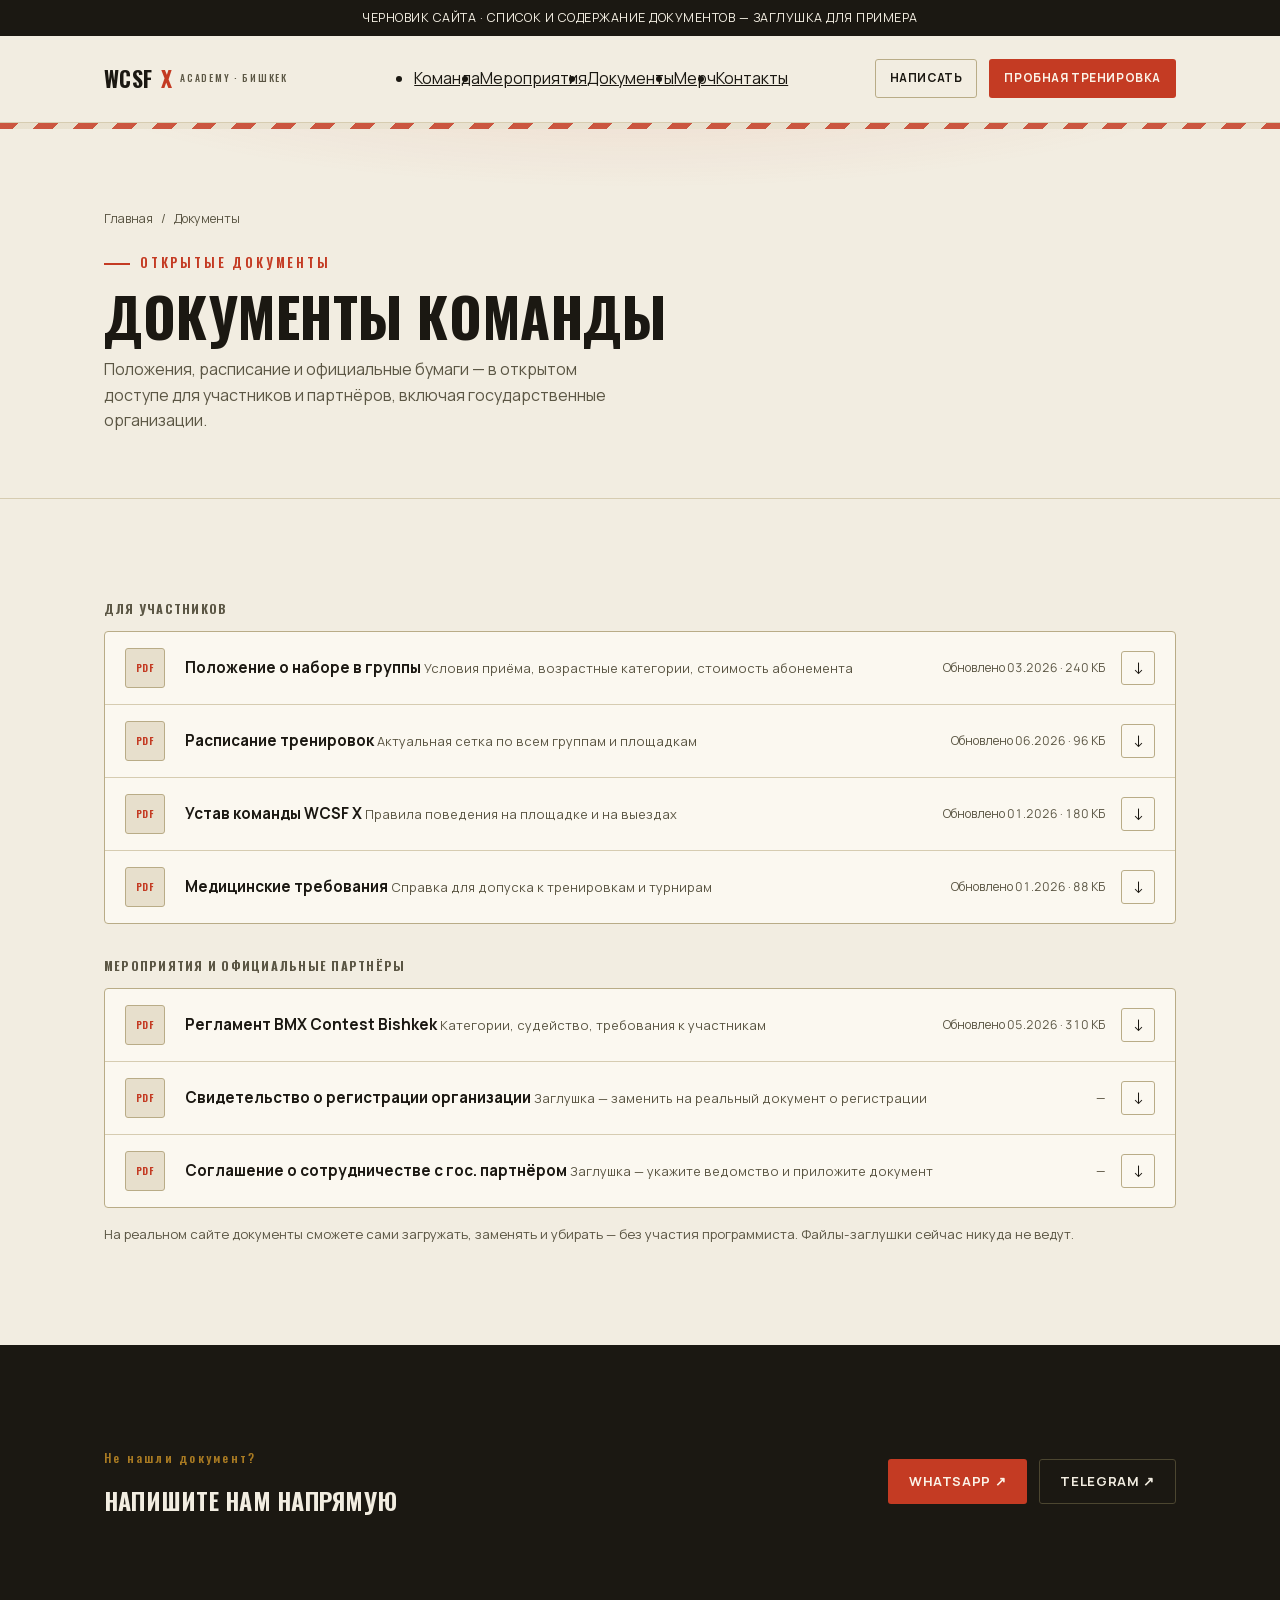
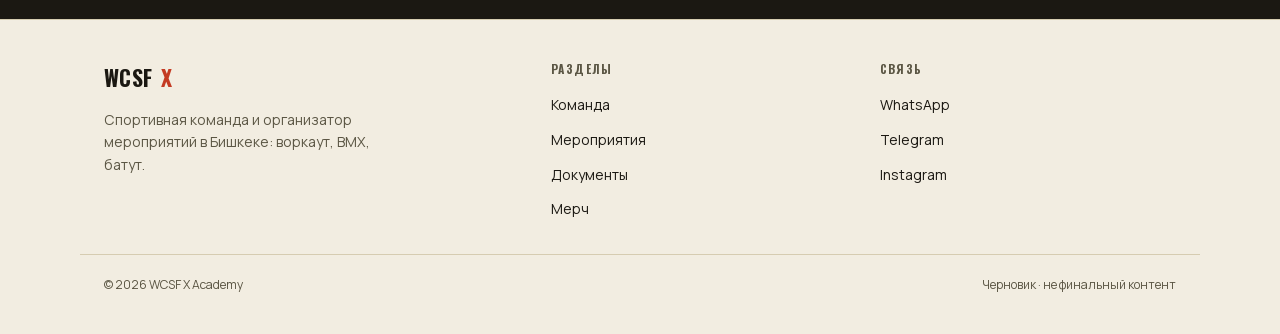
==== documents.html @ a2acea4d "Initial site: home, merch, documents pages" ====
<!doctype html>
<html lang="ru">
<head>
<meta charset="utf-8" />
<title>Документы — WCSF X Academy</title>
<meta name="viewport" content="width=device-width, initial-scale=1" />
<meta name="description" content="Открытые документы WCSF X Academy: положения, расписание, устав и официальные документы для государственных партнёров." />
<link rel="stylesheet" href="assets/fonts.css" />
<link rel="stylesheet" href="assets/site.css" />
</head>
<body>

<div class="draft-banner">ЧЕРНОВИК САЙТА · СПИСОК И СОДЕРЖАНИЕ ДОКУМЕНТОВ — ЗАГЛУШКА ДЛЯ ПРИМЕРА</div>

<header class="site">
  <div class="wrap nav-row">
    <a class="logo" href="index.html">WCSF<span class="x">X</span><span class="sub">Academy · Бишкек</span></a>
    <ul class="primary" style="display:flex">
      <li><a href="index.html#about">Команда</a></li>
      <li><a href="index.html#events">Мероприятия</a></li>
      <li><a href="documents.html" aria-current="page">Документы</a></li>
      <li><a href="merch.html">Мерч</a></li>
      <li><a href="index.html#contacts">Контакты</a></li>
    </ul>
    <div class="nav-cta">
      <a class="btn btn-ghost btn-sm" href="index.html#contacts">Написать</a>
      <a class="btn btn-solid btn-sm" href="index.html#programs">Пробная тренировка</a>
    </div>
    <button class="burger" aria-label="Меню">☰</button>
  </div>
</header>

<div class="hazard"></div>

<main>
  <section class="page-hero">
    <div class="wrap">
      <div class="crumb"><a href="index.html">Главная</a><span>/</span><span>Документы</span></div>
      <span class="eyebrow">Открытые документы</span>
      <h1>ДОКУМЕНТЫ КОМАНДЫ</h1>
      <p>Положения, расписание и официальные бумаги — в открытом доступе для участников и партнёров, включая государственные организации.</p>
    </div>
  </section>

  <section>
    <div class="wrap">

      <h2 class="doc-group-label">Для участников</h2>
      <div class="doc-board reveal">
        <a class="doc-row" href="#">
          <span class="doc-icon">PDF</span>
          <span>
            <span class="doc-title">Положение о наборе в группы</span>
            <span class="doc-desc">Условия приёма, возрастные категории, стоимость абонемента</span>
          </span>
          <span class="doc-meta">Обновлено 03.2026 · 240 КБ</span>
          <span class="doc-dl">↓</span>
        </a>
        <a class="doc-row" href="#">
          <span class="doc-icon">PDF</span>
          <span>
            <span class="doc-title">Расписание тренировок</span>
            <span class="doc-desc">Актуальная сетка по всем группам и площадкам</span>
          </span>
          <span class="doc-meta">Обновлено 06.2026 · 96 КБ</span>
          <span class="doc-dl">↓</span>
        </a>
        <a class="doc-row" href="#">
          <span class="doc-icon">PDF</span>
          <span>
            <span class="doc-title">Устав команды WCSF X</span>
            <span class="doc-desc">Правила поведения на площадке и на выездах</span>
          </span>
          <span class="doc-meta">Обновлено 01.2026 · 180 КБ</span>
          <span class="doc-dl">↓</span>
        </a>
        <a class="doc-row" href="#">
          <span class="doc-icon">PDF</span>
          <span>
            <span class="doc-title">Медицинские требования</span>
            <span class="doc-desc">Справка для допуска к тренировкам и турнирам</span>
          </span>
          <span class="doc-meta">Обновлено 01.2026 · 88 КБ</span>
          <span class="doc-dl">↓</span>
        </a>
      </div>

      <h2 class="doc-group-label">Мероприятия и официальные партнёры</h2>
      <div class="doc-board reveal">
        <a class="doc-row" href="#">
          <span class="doc-icon">PDF</span>
          <span>
            <span class="doc-title">Регламент BMX Contest Bishkek</span>
            <span class="doc-desc">Категории, судейство, требования к участникам</span>
          </span>
          <span class="doc-meta">Обновлено 05.2026 · 310 КБ</span>
          <span class="doc-dl">↓</span>
        </a>
        <a class="doc-row" href="#">
          <span class="doc-icon">PDF</span>
          <span>
            <span class="doc-title">Свидетельство о регистрации организации</span>
            <span class="doc-desc">Заглушка — заменить на реальный документ о регистрации</span>
          </span>
          <span class="doc-meta">—</span>
          <span class="doc-dl">↓</span>
        </a>
        <a class="doc-row" href="#">
          <span class="doc-icon">PDF</span>
          <span>
            <span class="doc-title">Соглашение о сотрудничестве с гос. партнёром</span>
            <span class="doc-desc">Заглушка — укажите ведомство и приложите документ</span>
          </span>
          <span class="doc-meta">—</span>
          <span class="doc-dl">↓</span>
        </a>
      </div>

      <p class="doc-note">На реальном сайте документы сможете сами загружать, заменять и убирать — без участия программиста. Файлы-заглушки сейчас никуда не ведут.</p>
    </div>
  </section>

  <section class="cta-band">
    <div class="wrap">
      <div class="cta-inner reveal">
        <div style="max-width:520px">
          <span class="section-num" style="color:var(--gold)">Не нашли документ?</span>
          <h2 style="margin-top:10px">Напишите нам напрямую</h2>
        </div>
        <div class="cta-channels">
          <a class="btn btn-solid" href="https://wa.me/996700000000" target="_blank" rel="noopener">WhatsApp ↗</a>
          <a class="btn btn-ghost" style="border-color:#4C4630;color:var(--bg)" href="https://t.me/wcsf_x_academy" target="_blank" rel="noopener">Telegram ↗</a>
        </div>
      </div>
    </div>
  </section>
</main>

<footer class="site" id="contacts">
  <div class="wrap foot-grid">
    <div class="foot-col">
      <span class="logo">WCSF<span class="x">X</span></span>
      <p style="margin-top:14px;color:var(--ink-soft);font-size:0.88rem;max-width:34ch">Спортивная команда и организатор мероприятий в Бишкеке: воркаут, BMX, батут.</p>
    </div>
    <div class="foot-col">
      <h4>РАЗДЕЛЫ</h4>
      <ul>
        <li><a href="index.html#about">Команда</a></li>
        <li><a href="index.html#events">Мероприятия</a></li>
        <li><a href="documents.html">Документы</a></li>
        <li><a href="merch.html">Мерч</a></li>
      </ul>
    </div>
    <div class="foot-col">
      <h4>СВЯЗЬ</h4>
      <ul>
        <li><a href="https://wa.me/996700000000">WhatsApp</a></li>
        <li><a href="https://t.me/wcsf_x_academy">Telegram</a></li>
        <li><a href="https://www.instagram.com/wcsf_x_academy/">Instagram</a></li>
      </ul>
    </div>
  </div>
  <div class="wrap foot-bottom">
    <span>© 2026 WCSF X Academy</span>
    <span>Черновик · не финальный контент</span>
  </div>
</footer>

<script src="assets/site.js"></script>
</body>
</html>
---- assets/fonts.css ----
@font-face {
  font-family: 'Oswald';
  font-style: normal;
  font-weight: 500;
  font-display: swap;
  src: url('fonts/oswald-500-latin.woff2') format('woff2');
  unicode-range: U+0000-00FF,U+0131,U+0152-0153,U+02BB-02BC,U+02C6,U+02DA,U+02DC,U+2000-206F,U+2074,U+20AC,U+2122,U+2191,U+2193,U+2212,U+2215,U+FEFF,U+FFFD;
}
@font-face {
  font-family: 'Oswald';
  font-style: normal;
  font-weight: 500;
  font-display: swap;
  src: url('fonts/oswald-500-cyr.woff2') format('woff2');
  unicode-range: U+0301,U+0400-045F,U+0490-0491,U+04B0-04B1,U+2116;
}
@font-face {
  font-family: 'Oswald';
  font-style: normal;
  font-weight: 600;
  font-display: swap;
  src: url('fonts/oswald-600-latin.woff2') format('woff2');
  unicode-range: U+0000-00FF,U+0131,U+0152-0153,U+02BB-02BC,U+02C6,U+02DA,U+02DC,U+2000-206F,U+2074,U+20AC,U+2122,U+2191,U+2193,U+2212,U+2215,U+FEFF,U+FFFD;
}
@font-face {
  font-family: 'Oswald';
  font-style: normal;
  font-weight: 600;
  font-display: swap;
  src: url('fonts/oswald-600-cyr.woff2') format('woff2');
  unicode-range: U+0301,U+0400-045F,U+0490-0491,U+04B0-04B1,U+2116;
}
@font-face {
  font-family: 'Oswald';
  font-style: normal;
  font-weight: 700;
  font-display: swap;
  src: url('fonts/oswald-700-latin.woff2') format('woff2');
  unicode-range: U+0000-00FF,U+0131,U+0152-0153,U+02BB-02BC,U+02C6,U+02DA,U+02DC,U+2000-206F,U+2074,U+20AC,U+2122,U+2191,U+2193,U+2212,U+2215,U+FEFF,U+FFFD;
}
@font-face {
  font-family: 'Oswald';
  font-style: normal;
  font-weight: 700;
  font-display: swap;
  src: url('fonts/oswald-700-cyr.woff2') format('woff2');
  unicode-range: U+0301,U+0400-045F,U+0490-0491,U+04B0-04B1,U+2116;
}
@font-face {
  font-family: 'Manrope';
  font-style: normal;
  font-weight: 400;
  font-display: swap;
  src: url('fonts/manrope-400-latin.woff2') format('woff2');
  unicode-range: U+0000-00FF,U+0131,U+0152-0153,U+02BB-02BC,U+02C6,U+02DA,U+02DC,U+2000-206F,U+2074,U+20AC,U+2122,U+2191,U+2193,U+2212,U+2215,U+FEFF,U+FFFD;
}
@font-face {
  font-family: 'Manrope';
  font-style: normal;
  font-weight: 400;
  font-display: swap;
  src: url('fonts/manrope-400-cyr.woff2') format('woff2');
  unicode-range: U+0301,U+0400-045F,U+0490-0491,U+04B0-04B1,U+2116;
}
@font-face {
  font-family: 'Manrope';
  font-style: normal;
  font-weight: 500;
  font-display: swap;
  src: url('fonts/manrope-500-latin.woff2') format('woff2');
  unicode-range: U+0000-00FF,U+0131,U+0152-0153,U+02BB-02BC,U+02C6,U+02DA,U+02DC,U+2000-206F,U+2074,U+20AC,U+2122,U+2191,U+2193,U+2212,U+2215,U+FEFF,U+FFFD;
}
@font-face {
  font-family: 'Manrope';
  font-style: normal;
  font-weight: 500;
  font-display: swap;
  src: url('fonts/manrope-500-cyr.woff2') format('woff2');
  unicode-range: U+0301,U+0400-045F,U+0490-0491,U+04B0-04B1,U+2116;
}
@font-face {
  font-family: 'Manrope';
  font-style: normal;
  font-weight: 700;
  font-display: swap;
  src: url('fonts/manrope-700-latin.woff2') format('woff2');
  unicode-range: U+0000-00FF,U+0131,U+0152-0153,U+02BB-02BC,U+02C6,U+02DA,U+02DC,U+2000-206F,U+2074,U+20AC,U+2122,U+2191,U+2193,U+2212,U+2215,U+FEFF,U+FFFD;
}
@font-face {
  font-family: 'Manrope';
  font-style: normal;
  font-weight: 700;
  font-display: swap;
  src: url('fonts/manrope-700-cyr.woff2') format('woff2');
  unicode-range: U+0301,U+0400-045F,U+0490-0491,U+04B0-04B1,U+2116;
}
@font-face {
  font-family: 'Manrope';
  font-style: normal;
  font-weight: 800;
  font-display: swap;
  src: url('fonts/manrope-800-latin.woff2') format('woff2');
  unicode-range: U+0000-00FF,U+0131,U+0152-0153,U+02BB-02BC,U+02C6,U+02DA,U+02DC,U+2000-206F,U+2074,U+20AC,U+2122,U+2191,U+2193,U+2212,U+2215,U+FEFF,U+FFFD;
}
@font-face {
  font-family: 'Manrope';
  font-style: normal;
  font-weight: 800;
  font-display: swap;
  src: url('fonts/manrope-800-cyr.woff2') format('woff2');
  unicode-range: U+0301,U+0400-045F,U+0490-0491,U+04B0-04B1,U+2116;
}
---- assets/site.css ----
/* ===== Design tokens ===== */
:root {
  --bg: #F2EDE1;
  --bg-raised: #E7DFCC;
  --bg-card: #FBF8F0;
  --ink: #1B1812;
  --ink-soft: #5B5644;
  --border: #D6CCB1;
  --border-strong: #B9AC87;
  --accent: #C43B23;
  --accent-hover: #A82F1A;
  --accent-ink: #FBF3E7;
  --gold: #A97A22;
  --shadow: 0 1px 0 rgba(27,24,18,0.05);
  color-scheme: light;
}

@media (prefers-color-scheme: dark) {
  :root {
    --bg: #15130F;
    --bg-raised: #201C15;
    --bg-card: #1B1811;
    --ink: #F3EEE1;
    --ink-soft: #B3AA93;
    --border: #38332486;
    --border-strong: #4C4630;
    --accent: #E15A3B;
    --accent-hover: #F06D4B;
    --accent-ink: #17120C;
    --gold: #D0A23F;
    color-scheme: dark;
  }
}
:root[data-theme="dark"] {
  --bg: #15130F;
  --bg-raised: #201C15;
  --bg-card: #1B1811;
  --ink: #F3EEE1;
  --ink-soft: #B3AA93;
  --border: #38332486;
  --border-strong: #4C4630;
  --accent: #E15A3B;
  --accent-hover: #F06D4B;
  --accent-ink: #17120C;
  --gold: #D0A23F;
  color-scheme: dark;
}
:root[data-theme="light"] {
  --bg: #F2EDE1;
  --bg-raised: #E7DFCC;
  --bg-card: #FBF8F0;
  --ink: #1B1812;
  --ink-soft: #5B5644;
  --border: #D6CCB1;
  --border-strong: #B9AC87;
  --accent: #C43B23;
  --accent-hover: #A82F1A;
  --accent-ink: #FBF3E7;
  --gold: #A97A22;
  color-scheme: light;
}

* { box-sizing: border-box; }
html { -webkit-text-size-adjust: 100%; }
body {
  margin: 0;
  background: var(--bg);
  color: var(--ink);
  font-family: 'Manrope', -apple-system, sans-serif;
  font-size: 16px;
  line-height: 1.6;
  -webkit-font-smoothing: antialiased;
  overflow-x: hidden;
}
img { max-width: 100%; display: block; }
a { color: inherit; }
h1, h2, h3, h4 {
  font-family: 'Oswald', 'Manrope', sans-serif;
  font-weight: 700;
  text-transform: uppercase;
  letter-spacing: 0.01em;
  text-wrap: balance;
  margin: 0;
}
p { margin: 0; }
button, .btn { font-family: 'Manrope', sans-serif; }
:focus-visible {
  outline: 2px solid var(--accent);
  outline-offset: 3px;
}
@media (prefers-reduced-motion: reduce) {
  *, *::before, *::after {
    animation-duration: 0.001ms !important;
    animation-iteration-count: 1 !important;
    transition-duration: 0.001ms !important;
    scroll-behavior: auto !important;
  }
}

.wrap {
  max-width: 1120px;
  margin: 0 auto;
  padding-inline: 24px;
}

/* ===== Draft banner ===== */
.draft-banner {
  background: var(--ink);
  color: var(--bg);
  font-family: 'Manrope', sans-serif;
  font-size: 0.78rem;
  letter-spacing: 0.04em;
  text-align: center;
  padding: 8px 16px;
}
.draft-banner strong { color: var(--accent); }

/* ===== Header ===== */
header.site {
  position: sticky;
  top: 0;
  z-index: 40;
  background: color-mix(in srgb, var(--bg) 88%, transparent);
  backdrop-filter: blur(10px);
  border-bottom: 1px solid var(--border);
}
.nav-row {
  display: flex;
  align-items: center;
  justify-content: space-between;
  gap: 24px;
  padding-block: 14px;
}
.logo {
  display: flex;
  align-items: baseline;
  gap: 8px;
  font-family: 'Oswald', sans-serif;
  font-weight: 700;
  font-size: 1.35rem;
  letter-spacing: 0.02em;
  text-decoration: none;
  white-space: nowrap;
}
.logo .x { color: var(--accent); }
.logo .sub {
  font-size: 0.6rem;
  font-weight: 500;
  letter-spacing: 0.18em;
  color: var(--ink-soft);
  text-transform: uppercase;
  align-self: center;
}
nav.primary {
  display: flex;
  gap: 28px;
  list-style: none;
  margin: 0;
  padding: 0;
}
nav.primary a {
  text-decoration: none;
  font-size: 0.82rem;
  font-weight: 600;
  letter-spacing: 0.06em;
  text-transform: uppercase;
  color: var(--ink-soft);
  transition: color 0.15s ease;
}
nav.primary a:hover { color: var(--accent); }
.nav-cta { display: flex; align-items: center; gap: 12px; }
.burger {
  display: none;
  background: none;
  border: 1px solid var(--border-strong);
  border-radius: 6px;
  width: 38px;
  height: 38px;
  align-items: center;
  justify-content: center;
  cursor: pointer;
  color: var(--ink);
}

.btn {
  display: inline-flex;
  align-items: center;
  gap: 8px;
  padding: 11px 20px;
  border-radius: 3px;
  font-size: 0.82rem;
  font-weight: 700;
  letter-spacing: 0.05em;
  text-transform: uppercase;
  text-decoration: none;
  border: 1px solid transparent;
  cursor: pointer;
  transition: transform 0.15s ease, background 0.15s ease, border-color 0.15s ease;
}
.btn:hover { transform: translateY(-1px); }
.btn-solid {
  background: var(--accent);
  color: var(--accent-ink);
}
.btn-solid:hover { background: var(--accent-hover); }
.btn-ghost {
  background: transparent;
  border-color: var(--border-strong);
  color: var(--ink);
}
.btn-ghost:hover { border-color: var(--accent); color: var(--accent); }
.btn-sm { padding: 9px 14px; font-size: 0.74rem; }
.btn-block { width: 100%; justify-content: center; }

/* ===== Hazard divider ===== */
.hazard {
  height: 6px;
  background: repeating-linear-gradient(
    -45deg,
    var(--accent) 0 14px,
    var(--bg-raised) 14px 28px
  );
  opacity: 0.85;
}

/* ===== Hero ===== */
.hero {
  position: relative;
  padding-block: clamp(64px, 11vw, 128px) clamp(56px, 8vw, 96px);
  background:
    radial-gradient(ellipse 90% 60% at 50% -10%, color-mix(in srgb, var(--accent) 14%, transparent), transparent 60%),
    repeating-linear-gradient(180deg, color-mix(in srgb, var(--ink) 4%, transparent) 0 1px, transparent 1px 64px),
    var(--bg);
  overflow: hidden;
  border-bottom: 1px solid var(--border);
}
.hero-inner {
  display: grid;
  gap: 20px;
  max-width: 760px;
}
.eyebrow {
  display: inline-flex;
  align-items: center;
  gap: 10px;
  font-family: 'Oswald', sans-serif;
  font-size: 0.8rem;
  font-weight: 600;
  letter-spacing: 0.22em;
  text-transform: uppercase;
  color: var(--accent);
}
.eyebrow::before {
  content: "";
  width: 26px;
  height: 2px;
  background: var(--accent);
}
.hero h1 {
  font-size: clamp(2.6rem, 6.4vw, 5rem);
  line-height: 0.98;
}
.hero h1 span { color: var(--accent); }
.hero-lede {
  font-size: clamp(1rem, 1.6vw, 1.15rem);
  color: var(--ink-soft);
  max-width: 52ch;
}
.hero-actions {
  display: flex;
  flex-wrap: wrap;
  gap: 14px;
  margin-top: 8px;
}

.stat-row {
  display: grid;
  grid-template-columns: repeat(4, auto);
  gap: clamp(20px, 4vw, 48px);
  margin-top: clamp(40px, 6vw, 64px);
  padding-top: 28px;
  border-top: 1px solid var(--border);
}
.stat b {
  display: block;
  font-family: 'Oswald', sans-serif;
  font-size: clamp(1.7rem, 3.4vw, 2.4rem);
  font-variant-numeric: tabular-nums;
  line-height: 1;
}
.stat span {
  display: block;
  margin-top: 6px;
  font-size: 0.74rem;
  letter-spacing: 0.05em;
  text-transform: uppercase;
  color: var(--ink-soft);
}

/* ===== Section shell ===== */
section { padding-block: clamp(56px, 8vw, 100px); }
.section-head {
  display: flex;
  align-items: flex-end;
  justify-content: space-between;
  gap: 24px;
  margin-bottom: clamp(28px, 4vw, 48px);
  flex-wrap: wrap;
}
.section-head h2 { font-size: clamp(1.7rem, 3.2vw, 2.3rem); }
.section-num {
  font-family: 'Oswald', sans-serif;
  font-size: 0.78rem;
  letter-spacing: 0.18em;
  color: var(--ink-soft);
}
.section-lede {
  color: var(--ink-soft);
  max-width: 62ch;
  margin-top: 10px;
}

.alt-bg { background: var(--bg-raised); }

/* ===== About ===== */
.about-grid {
  display: grid;
  grid-template-columns: 1.2fr 0.8fr;
  gap: clamp(32px, 5vw, 64px);
  align-items: start;
}
.about-grid p + p { margin-top: 14px; }
.about-grid p { color: var(--ink-soft); }
.id-card {
  border: 1px solid var(--border-strong);
  border-radius: 4px;
  background: var(--bg-card);
  overflow: hidden;
}
.id-card-top {
  display: flex;
  align-items: center;
  justify-content: space-between;
  padding: 16px 20px;
  background: var(--ink);
  color: var(--bg);
}
.id-card-top .logo { color: var(--bg); }
.id-card-top .logo .x { color: var(--accent); }
.id-tag {
  font-family: 'Oswald', sans-serif;
  font-size: 0.68rem;
  letter-spacing: 0.14em;
  color: var(--gold);
}
.id-list { list-style: none; margin: 0; padding: 0; }
.id-list li {
  display: flex;
  justify-content: space-between;
  gap: 12px;
  padding: 13px 20px;
  border-top: 1px solid var(--border);
  font-size: 0.88rem;
}
.id-list li span:first-child { color: var(--ink-soft); }
.id-list li span:last-child {
  font-weight: 700;
  font-variant-numeric: tabular-nums;
  text-align: right;
}

/* ===== Programs ===== */
.card-grid {
  display: grid;
  grid-template-columns: repeat(auto-fit, minmax(230px, 1fr));
  gap: 1px;
  background: var(--border);
  border: 1px solid var(--border);
}
.program-card {
  background: var(--bg-card);
  padding: 28px 24px;
  display: flex;
  flex-direction: column;
  gap: 12px;
  transition: background 0.15s ease;
}
.program-card:hover { background: var(--bg-raised); }
.program-tag {
  align-self: flex-start;
  font-size: 0.68rem;
  font-weight: 700;
  letter-spacing: 0.08em;
  text-transform: uppercase;
  color: var(--accent);
  border: 1px solid color-mix(in srgb, var(--accent) 50%, transparent);
  border-radius: 2px;
  padding: 3px 8px;
}
.program-card h3 { font-size: 1.15rem; }
.program-card p { color: var(--ink-soft); font-size: 0.9rem; }
.program-meta {
  margin-top: auto;
  padding-top: 12px;
  border-top: 1px solid var(--border);
  font-size: 0.78rem;
  color: var(--ink-soft);
  display: flex;
  justify-content: space-between;
  font-variant-numeric: tabular-nums;
}

/* ===== Documents ===== */
.doc-board {
  border: 1px solid var(--border-strong);
  border-radius: 4px;
  overflow: hidden;
  background: var(--bg-card);
}
.doc-row {
  display: grid;
  grid-template-columns: 44px 1fr auto auto;
  align-items: center;
  gap: 16px;
  padding: 16px 20px;
  border-top: 1px solid var(--border);
  text-decoration: none;
  color: inherit;
}
.doc-row:first-child { border-top: none; }
.doc-icon {
  width: 40px;
  height: 40px;
  border-radius: 3px;
  background: var(--bg-raised);
  border: 1px solid var(--border-strong);
  display: flex;
  align-items: center;
  justify-content: center;
  font-family: 'Oswald', sans-serif;
  font-size: 0.62rem;
  font-weight: 700;
  letter-spacing: 0.02em;
  color: var(--accent);
}
.doc-title { font-weight: 700; font-size: 0.95rem; }
.doc-desc { font-size: 0.8rem; color: var(--ink-soft); margin-top: 2px; }
.doc-meta {
  font-size: 0.76rem;
  color: var(--ink-soft);
  font-variant-numeric: tabular-nums;
  white-space: nowrap;
}
.doc-dl {
  display: inline-flex;
  align-items: center;
  justify-content: center;
  width: 34px;
  height: 34px;
  border-radius: 3px;
  border: 1px solid var(--border-strong);
  transition: border-color 0.15s ease, color 0.15s ease;
}
.doc-row:hover .doc-dl { border-color: var(--accent); color: var(--accent); }
.doc-note {
  margin-top: 16px;
  font-size: 0.82rem;
  color: var(--ink-soft);
}

/* ===== Merch ===== */
.merch-grid {
  display: grid;
  grid-template-columns: repeat(auto-fit, minmax(240px, 1fr));
  gap: 24px;
}
.merch-card {
  border: 1px solid var(--border);
  border-radius: 4px;
  background: var(--bg-card);
  overflow: hidden;
  display: flex;
  flex-direction: column;
}
.merch-media {
  aspect-ratio: 4/5;
  position: relative;
  display: flex;
  align-items: center;
  justify-content: center;
  overflow: hidden;
  border-bottom: 1px solid var(--border);
}
.merch-media .tee {
  width: 62%;
}
.merch-body { padding: 18px 18px 20px; display: flex; flex-direction: column; gap: 10px; flex: 1; }
.merch-name { font-size: 1rem; font-weight: 700; text-transform: uppercase; font-family: 'Oswald', sans-serif; letter-spacing: 0.01em; }
.merch-desc { font-size: 0.82rem; color: var(--ink-soft); flex: 1; }
.merch-foot {
  display: flex;
  align-items: center;
  justify-content: space-between;
  gap: 10px;
  margin-top: 4px;
}
.merch-price {
  font-family: 'Oswald', sans-serif;
  font-size: 1.15rem;
  font-variant-numeric: tabular-nums;
}
.merch-price small { font-size: 0.65rem; color: var(--ink-soft); font-family: 'Manrope', sans-serif; text-transform: uppercase; }

/* ===== CTA band ===== */
.cta-band {
  background: var(--ink);
  color: var(--bg);
}
.cta-band .section-lede { color: color-mix(in srgb, var(--bg) 65%, transparent); }
.cta-band h2 { color: var(--bg); }
.cta-inner {
  display: flex;
  align-items: center;
  justify-content: space-between;
  gap: 32px;
  flex-wrap: wrap;
}
.cta-channels { display: flex; gap: 12px; flex-wrap: wrap; }

/* ===== Footer ===== */
footer.site {
  border-top: 1px solid var(--border);
  padding-block: 40px;
}
.foot-grid {
  display: grid;
  grid-template-columns: 1.4fr 1fr 1fr;
  gap: 32px;
}
.foot-col h4 {
  font-size: 0.72rem;
  letter-spacing: 0.12em;
  color: var(--ink-soft);
  margin-bottom: 14px;
}
.foot-col ul { list-style: none; margin: 0; padding: 0; display: flex; flex-direction: column; gap: 9px; }
.foot-col a { text-decoration: none; font-size: 0.88rem; color: var(--ink); }
.foot-col a:hover { color: var(--accent); }
.foot-bottom {
  margin-top: 32px;
  padding-top: 20px;
  border-top: 1px solid var(--border);
  display: flex;
  justify-content: space-between;
  gap: 16px;
  flex-wrap: wrap;
  font-size: 0.76rem;
  color: var(--ink-soft);
}

/* ===== Nav active state ===== */
nav.primary a[aria-current="page"] {
  color: var(--accent);
  position: relative;
}
nav.primary a[aria-current="page"]::after {
  content: "";
  position: absolute;
  left: 0; right: 0; bottom: -14px;
  height: 2px;
  background: var(--accent);
}

/* ===== Page hero (subpages) ===== */
.page-hero {
  padding-block: clamp(48px, 7vw, 80px) clamp(40px, 6vw, 64px);
  background:
    radial-gradient(ellipse 80% 60% at 50% -20%, color-mix(in srgb, var(--accent) 12%, transparent), transparent 60%),
    var(--bg);
  border-bottom: 1px solid var(--border);
}
.page-hero .eyebrow { margin-bottom: 14px; }
.page-hero h1 {
  font-size: clamp(2.1rem, 4.6vw, 3.4rem);
  line-height: 1.02;
}
.page-hero p {
  margin-top: 14px;
  color: var(--ink-soft);
  max-width: 58ch;
  font-family: 'Manrope', sans-serif;
  text-transform: none;
  font-weight: 400;
  letter-spacing: normal;
}
.crumb {
  display: flex;
  gap: 8px;
  align-items: center;
  font-size: 0.78rem;
  color: var(--ink-soft);
  margin-bottom: 18px;
}
.crumb a { text-decoration: none; color: var(--ink-soft); }
.crumb a:hover { color: var(--accent); }

/* ===== Events ===== */
.event-card {
  background: var(--bg-card);
  padding: 0;
  display: flex;
  flex-direction: column;
  transition: background 0.15s ease;
}
.event-card:hover { background: var(--bg-raised); }
.event-top {
  display: flex;
  align-items: center;
  justify-content: space-between;
  padding: 18px 22px 0;
}
.event-date {
  font-family: 'Oswald', sans-serif;
  font-size: 0.72rem;
  font-weight: 700;
  letter-spacing: 0.08em;
  text-transform: uppercase;
  color: var(--gold);
}
.event-card h3 { padding: 10px 22px 0; font-size: 1.1rem; }
.event-card p { padding: 8px 22px 0; color: var(--ink-soft); font-size: 0.88rem; }
.event-meta {
  margin-top: auto;
  display: flex;
  justify-content: space-between;
  font-size: 0.78rem;
  color: var(--ink-soft);
  padding: 14px 22px 20px;
  border-top: 1px solid var(--border);
  margin-top: 16px;
}

/* ===== Partner strip ===== */
.partner-strip {
  border: 1px dashed var(--border-strong);
  border-radius: 4px;
  padding: 22px 24px;
  display: flex;
  flex-wrap: wrap;
  align-items: center;
  gap: 18px 28px;
}
.partner-strip .partner-label {
  font-family: 'Oswald', sans-serif;
  font-size: 0.72rem;
  letter-spacing: 0.1em;
  text-transform: uppercase;
  color: var(--ink-soft);
  white-space: nowrap;
}
.partner-chip {
  font-size: 0.86rem;
  font-weight: 600;
  color: var(--ink-soft);
  padding: 7px 14px;
  border: 1px solid var(--border-strong);
  border-radius: 3px;
  white-space: nowrap;
}
.partner-note {
  margin-top: 14px;
  font-size: 0.8rem;
  color: var(--ink-soft);
}

/* ===== Teaser row (home -> subpages) ===== */
.teaser-row {
  display: grid;
  grid-template-columns: 1fr 1fr;
  gap: 20px;
}
.teaser-card {
  display: flex;
  align-items: center;
  justify-content: space-between;
  gap: 16px;
  padding: 26px 26px;
  border: 1px solid var(--border);
  border-radius: 4px;
  text-decoration: none;
  color: inherit;
  background: var(--bg-card);
  transition: border-color 0.15s ease, transform 0.15s ease;
}
.teaser-card:hover { border-color: var(--accent); transform: translateY(-2px); }
.teaser-card h3 { font-size: 1.1rem; }
.teaser-card span.arrow {
  font-size: 1.4rem;
  color: var(--accent);
  flex-shrink: 0;
}
.teaser-card p { color: var(--ink-soft); font-size: 0.85rem; margin-top: 6px; }

/* ===== Document groups ===== */
.doc-group-label {
  font-family: 'Oswald', sans-serif;
  font-size: 0.78rem;
  letter-spacing: 0.1em;
  text-transform: uppercase;
  color: var(--ink-soft);
  margin: 32px 0 12px;
}
.doc-group-label:first-child { margin-top: 0; }

/* ===== Reveal ===== */
.reveal {
  opacity: 0;
  transform: translateY(14px);
  transition: opacity 0.6s ease, transform 0.6s ease;
}
.reveal.in { opacity: 1; transform: none; }

/* ===== Responsive ===== */
@media (max-width: 860px) {
  nav.primary, .nav-cta .btn-ghost { display: none; }
  .burger { display: inline-flex; }
  .about-grid { grid-template-columns: 1fr; }
  .stat-row { grid-template-columns: repeat(2, auto); row-gap: 24px; }
  .foot-grid { grid-template-columns: 1fr; }
  .doc-row { grid-template-columns: 36px 1fr auto; }
  .doc-meta { display: none; }
  .teaser-row { grid-template-columns: 1fr; }
}
@media (max-width: 520px) {
  .cta-inner { flex-direction: column; align-items: flex-start; }
  .partner-strip { flex-direction: column; align-items: flex-start; }
}
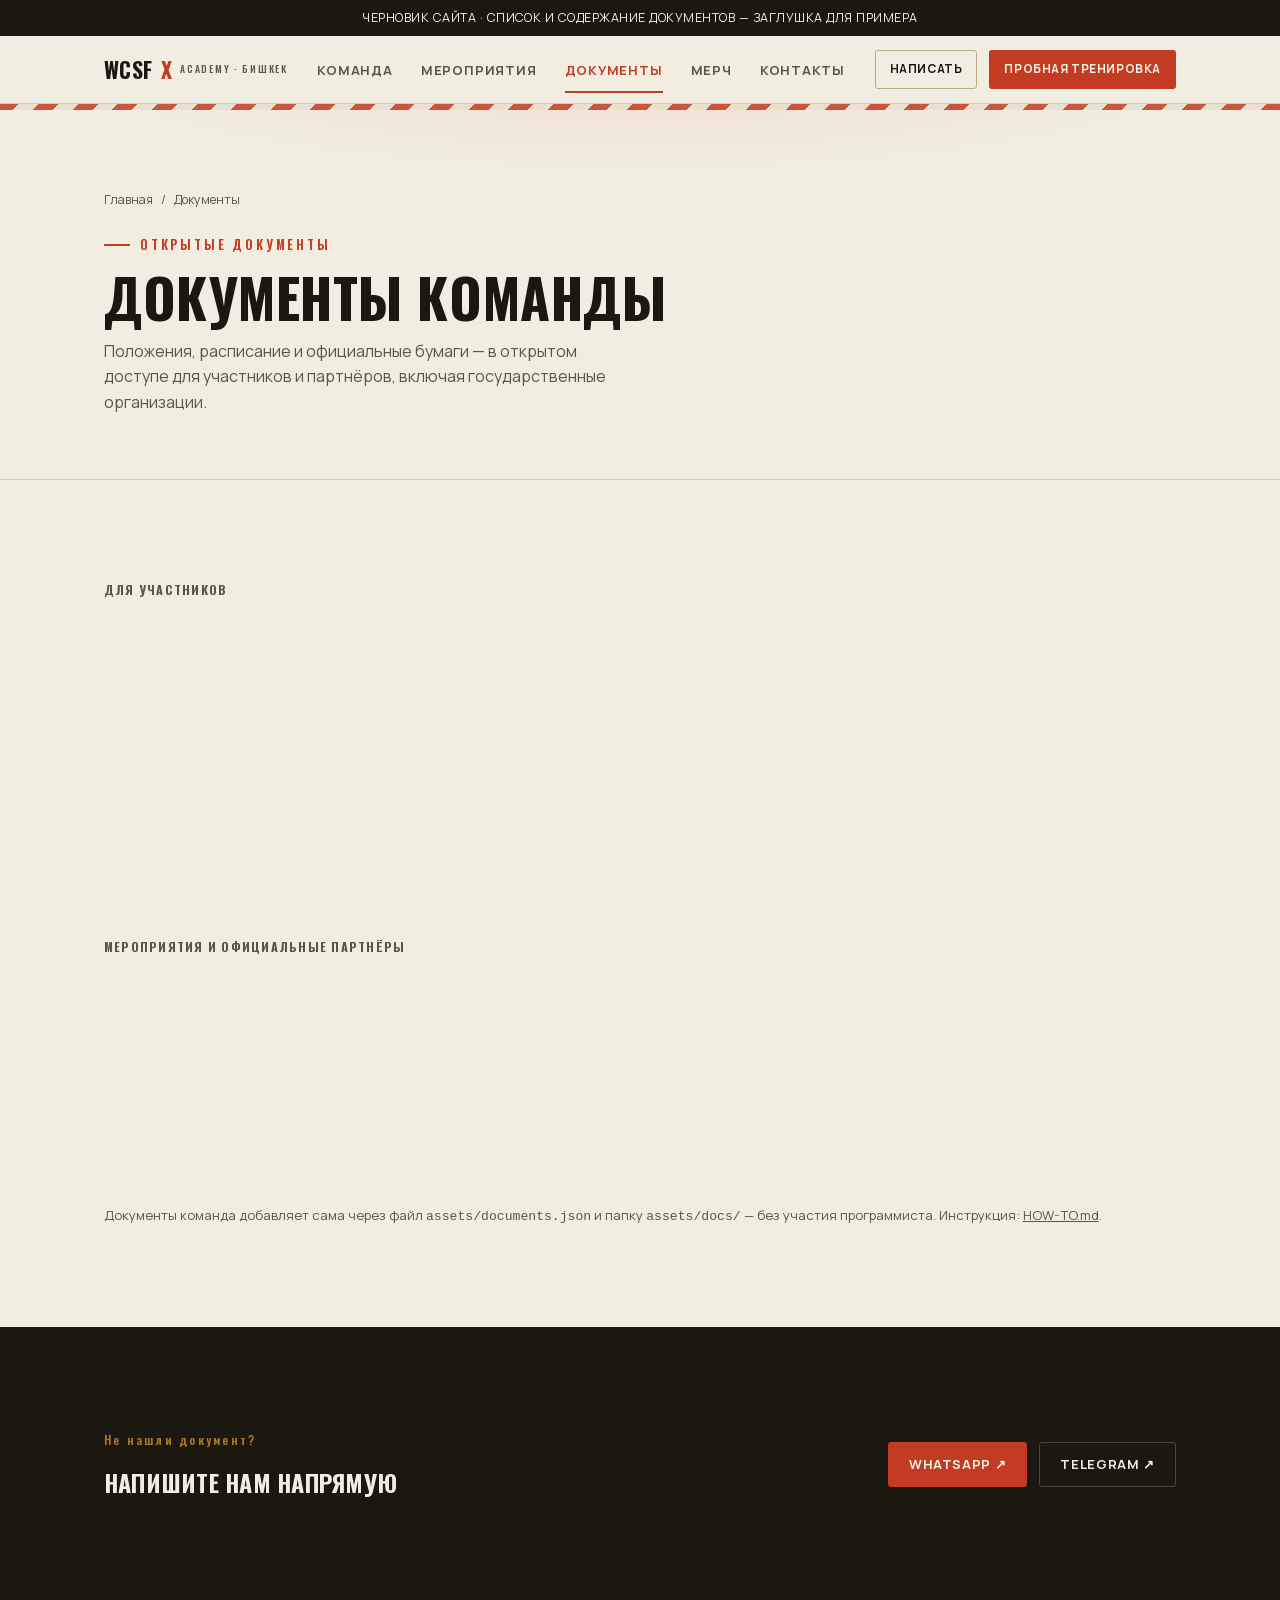
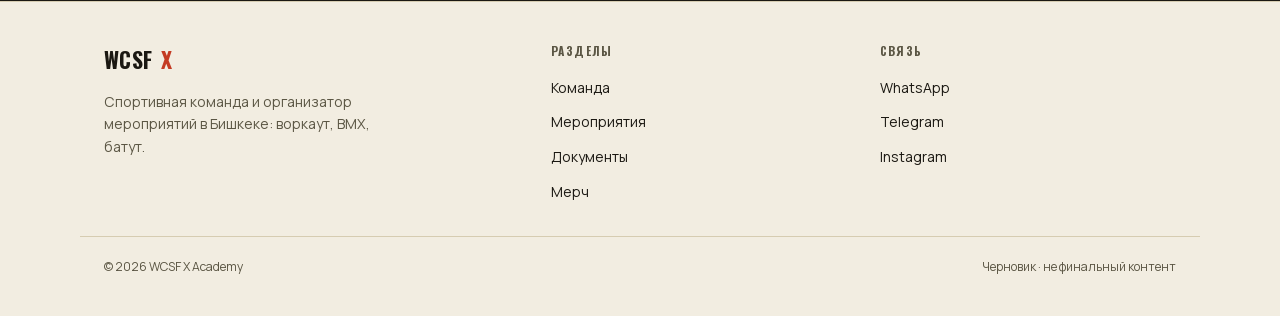
==== commit a2ca60f0: "Make merch and documents self-service via JSON files" ====
--- a/documents.html
+++ b/documents.html
@@ -45,78 +45,11 @@
   <section>
     <div class="wrap">
 
-      <h2 class="doc-group-label">Для участников</h2>
-      <div class="doc-board reveal">
-        <a class="doc-row" href="#">
-          <span class="doc-icon">PDF</span>
-          <span>
-            <span class="doc-title">Положение о наборе в группы</span>
-            <span class="doc-desc">Условия приёма, возрастные категории, стоимость абонемента</span>
-          </span>
-          <span class="doc-meta">Обновлено 03.2026 · 240 КБ</span>
-          <span class="doc-dl">↓</span>
-        </a>
-        <a class="doc-row" href="#">
-          <span class="doc-icon">PDF</span>
-          <span>
-            <span class="doc-title">Расписание тренировок</span>
-            <span class="doc-desc">Актуальная сетка по всем группам и площадкам</span>
-          </span>
-          <span class="doc-meta">Обновлено 06.2026 · 96 КБ</span>
-          <span class="doc-dl">↓</span>
-        </a>
-        <a class="doc-row" href="#">
-          <span class="doc-icon">PDF</span>
-          <span>
-            <span class="doc-title">Устав команды WCSF X</span>
-            <span class="doc-desc">Правила поведения на площадке и на выездах</span>
-          </span>
-          <span class="doc-meta">Обновлено 01.2026 · 180 КБ</span>
-          <span class="doc-dl">↓</span>
-        </a>
-        <a class="doc-row" href="#">
-          <span class="doc-icon">PDF</span>
-          <span>
-            <span class="doc-title">Медицинские требования</span>
-            <span class="doc-desc">Справка для допуска к тренировкам и турнирам</span>
-          </span>
-          <span class="doc-meta">Обновлено 01.2026 · 88 КБ</span>
-          <span class="doc-dl">↓</span>
-        </a>
+      <div id="doc-groups">
+        <p class="doc-note">Загружаем документы…</p>
       </div>
 
-      <h2 class="doc-group-label">Мероприятия и официальные партнёры</h2>
-      <div class="doc-board reveal">
-        <a class="doc-row" href="#">
-          <span class="doc-icon">PDF</span>
-          <span>
-            <span class="doc-title">Регламент BMX Contest Bishkek</span>
-            <span class="doc-desc">Категории, судейство, требования к участникам</span>
-          </span>
-          <span class="doc-meta">Обновлено 05.2026 · 310 КБ</span>
-          <span class="doc-dl">↓</span>
-        </a>
-        <a class="doc-row" href="#">
-          <span class="doc-icon">PDF</span>
-          <span>
-            <span class="doc-title">Свидетельство о регистрации организации</span>
-            <span class="doc-desc">Заглушка — заменить на реальный документ о регистрации</span>
-          </span>
-          <span class="doc-meta">—</span>
-          <span class="doc-dl">↓</span>
-        </a>
-        <a class="doc-row" href="#">
-          <span class="doc-icon">PDF</span>
-          <span>
-            <span class="doc-title">Соглашение о сотрудничестве с гос. партнёром</span>
-            <span class="doc-desc">Заглушка — укажите ведомство и приложите документ</span>
-          </span>
-          <span class="doc-meta">—</span>
-          <span class="doc-dl">↓</span>
-        </a>
-      </div>
-
-      <p class="doc-note">На реальном сайте документы сможете сами загружать, заменять и убирать — без участия программиста. Файлы-заглушки сейчас никуда не ведут.</p>
+      <p class="doc-note">Документы команда добавляет сама через файл <code>assets/documents.json</code> и папку <code>assets/docs/</code> — без участия программиста. Инструкция: <a href="HOW-TO.md">HOW-TO.md</a>.</p>
     </div>
   </section>
 
@@ -167,5 +100,6 @@
 </footer>
 
 <script src="assets/site.js"></script>
+<script src="assets/docs-render.js"></script>
 </body>
 </html>
--- a/assets/site.css
+++ b/assets/site.css
@@ -152,14 +152,14 @@
   text-transform: uppercase;
   align-self: center;
 }
-nav.primary {
+.primary {
   display: flex;
   gap: 28px;
   list-style: none;
   margin: 0;
   padding: 0;
 }
-nav.primary a {
+.primary a {
   text-decoration: none;
   font-size: 0.82rem;
   font-weight: 600;
@@ -168,7 +168,7 @@
   color: var(--ink-soft);
   transition: color 0.15s ease;
 }
-nav.primary a:hover { color: var(--accent); }
+.primary a:hover { color: var(--accent); }
 .nav-cta { display: flex; align-items: center; gap: 12px; }
 .burger {
   display: none;
@@ -493,7 +493,10 @@
   border-bottom: 1px solid var(--border);
 }
 .merch-media .tee {
-  width: 62%;
+  width: 100%;
+  height: 100%;
+  object-fit: cover;
+  display: block;
 }
 .merch-body { padding: 18px 18px 20px; display: flex; flex-direction: column; gap: 10px; flex: 1; }
 .merch-name { font-size: 1rem; font-weight: 700; text-transform: uppercase; font-family: 'Oswald', sans-serif; letter-spacing: 0.01em; }
@@ -560,11 +563,11 @@
 }
 
 /* ===== Nav active state ===== */
-nav.primary a[aria-current="page"] {
+.primary a[aria-current="page"] {
   color: var(--accent);
   position: relative;
 }
-nav.primary a[aria-current="page"]::after {
+.primary a[aria-current="page"]::after {
   content: "";
   position: absolute;
   left: 0; right: 0; bottom: -14px;
@@ -723,7 +726,7 @@
 
 /* ===== Responsive ===== */
 @media (max-width: 860px) {
-  nav.primary, .nav-cta .btn-ghost { display: none; }
+  .primary, .nav-cta .btn-ghost { display: none; }
   .burger { display: inline-flex; }
   .about-grid { grid-template-columns: 1fr; }
   .stat-row { grid-template-columns: repeat(2, auto); row-gap: 24px; }
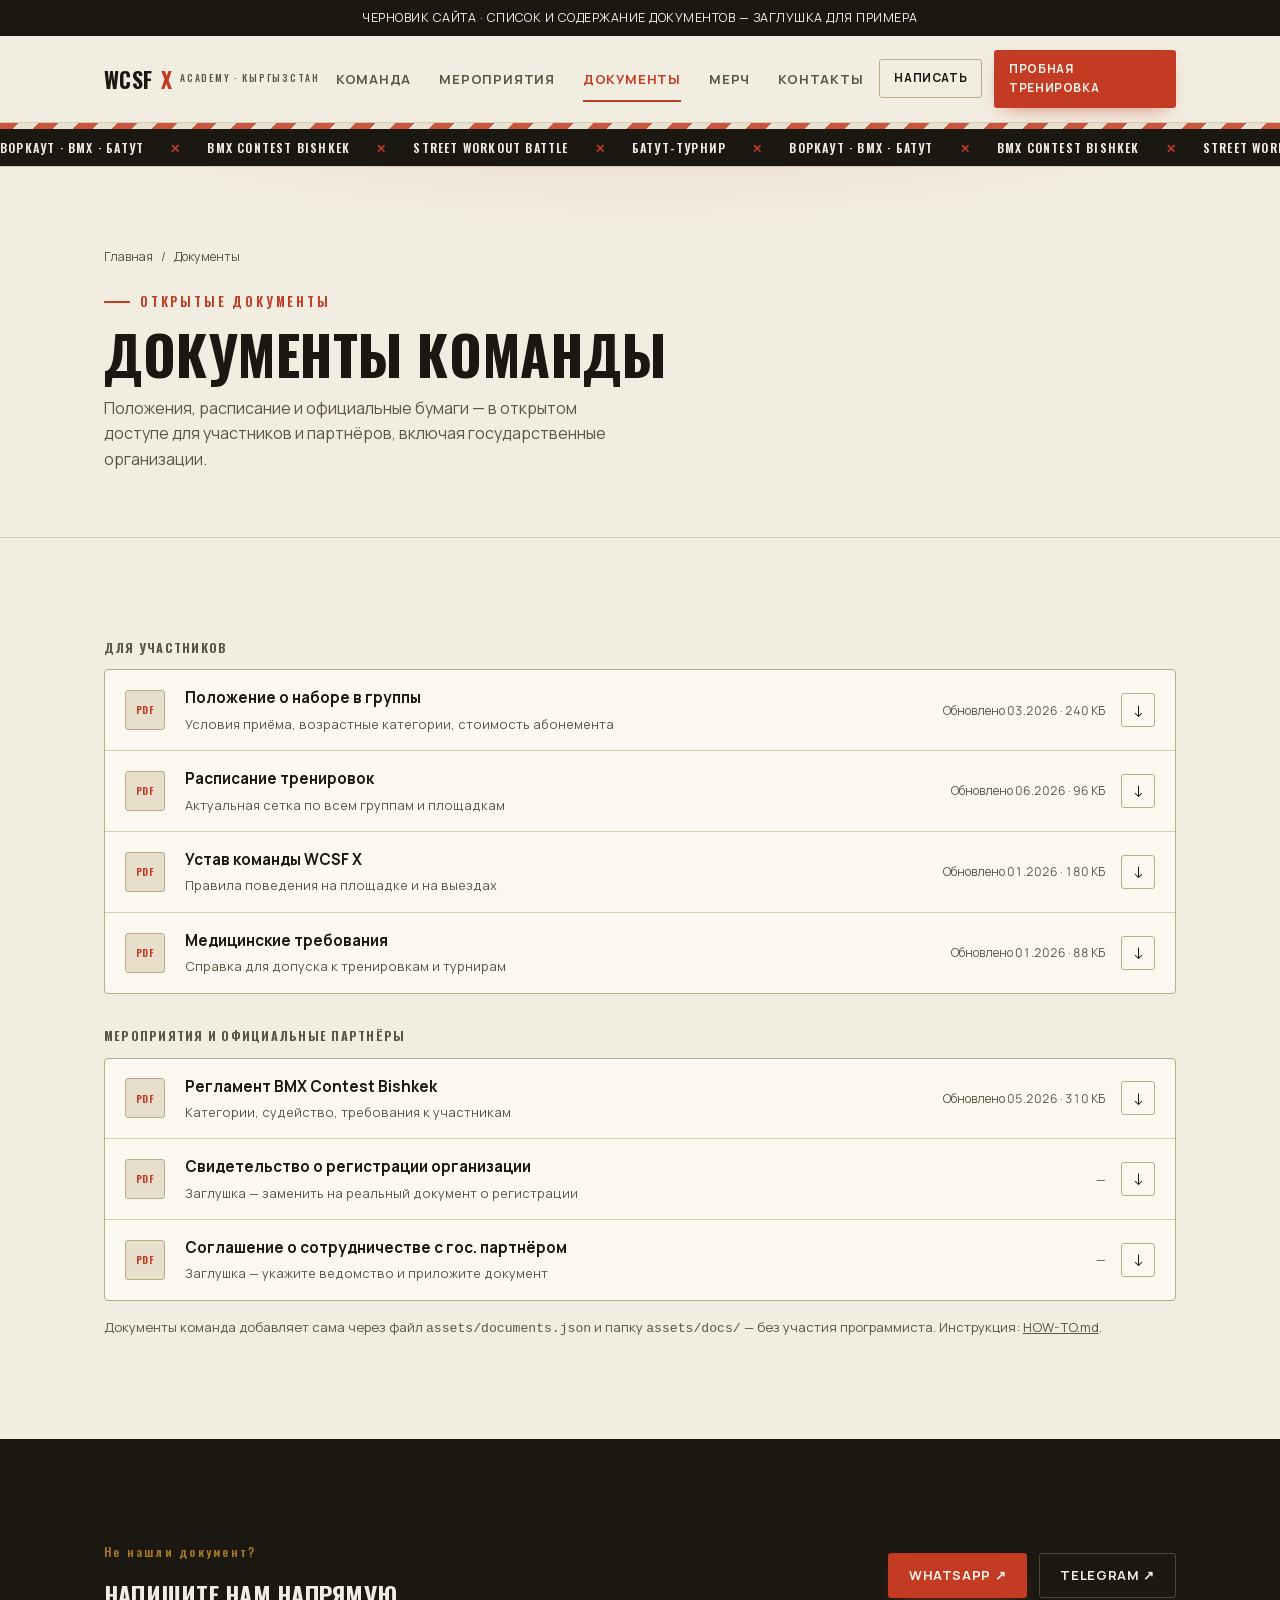
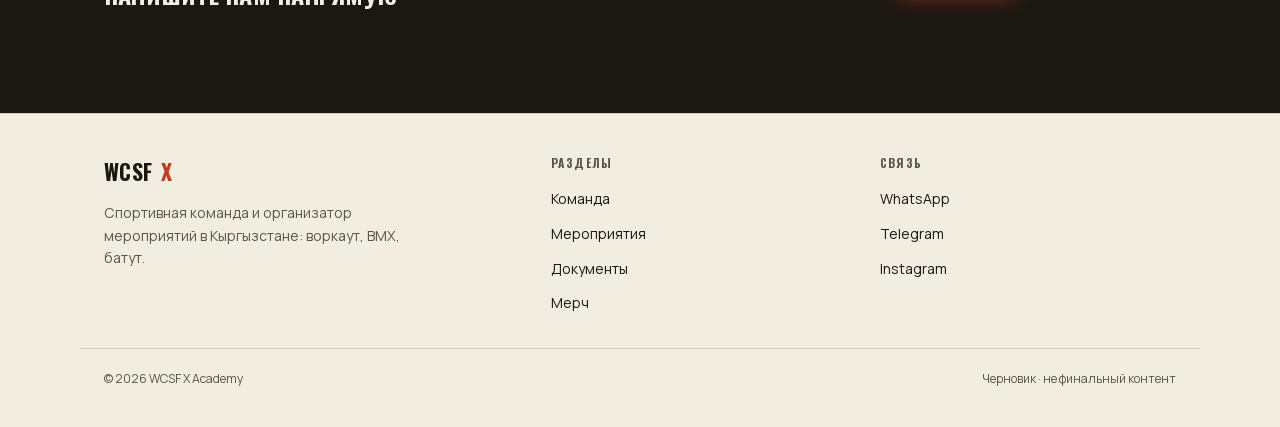
==== commit f6135280: "Fix mobile nav overflow, add ticker/hover polish, reposition copy to Kyrgyzstan-wide - Remove inline" ====
--- a/documents.html
+++ b/documents.html
@@ -14,13 +14,17 @@
 
 <header class="site">
   <div class="wrap nav-row">
-    <a class="logo" href="index.html">WCSF<span class="x">X</span><span class="sub">Academy · Бишкек</span></a>
-    <ul class="primary" style="display:flex">
+    <a class="logo" href="index.html">WCSF<span class="x">X</span><span class="sub">Academy · Кыргызстан</span></a>
+    <ul class="primary">
       <li><a href="index.html#about">Команда</a></li>
       <li><a href="index.html#events">Мероприятия</a></li>
       <li><a href="documents.html" aria-current="page">Документы</a></li>
       <li><a href="merch.html">Мерч</a></li>
       <li><a href="index.html#contacts">Контакты</a></li>
+      <li class="nav-cta-mobile">
+        <a class="btn btn-ghost btn-block btn-sm" href="index.html#contacts">Написать</a>
+        <a class="btn btn-solid btn-block btn-sm" href="index.html#programs">Пробная тренировка</a>
+      </li>
     </ul>
     <div class="nav-cta">
       <a class="btn btn-ghost btn-sm" href="index.html#contacts">Написать</a>
@@ -31,6 +35,11 @@
 </header>
 
 <div class="hazard"></div>
+
+<div class="marquee" aria-hidden="true"><div class="marquee-track">
+  <span>Воркаут · BMX · Батут</span><span>BMX Contest Bishkek</span><span>Street Workout Battle</span><span>Батут-турнир</span>
+  <span>Воркаут · BMX · Батут</span><span>BMX Contest Bishkek</span><span>Street Workout Battle</span><span>Батут-турнир</span>
+</div></div>
 
 <main>
   <section class="page-hero">
@@ -73,7 +82,7 @@
   <div class="wrap foot-grid">
     <div class="foot-col">
       <span class="logo">WCSF<span class="x">X</span></span>
-      <p style="margin-top:14px;color:var(--ink-soft);font-size:0.88rem;max-width:34ch">Спортивная команда и организатор мероприятий в Бишкеке: воркаут, BMX, батут.</p>
+      <p style="margin-top:14px;color:var(--ink-soft);font-size:0.88rem;max-width:34ch">Спортивная команда и организатор мероприятий в Кыргызстане: воркаут, BMX, батут.</p>
     </div>
     <div class="foot-col">
       <h4>РАЗДЕЛЫ</h4>
--- a/assets/site.css
+++ b/assets/site.css
@@ -129,7 +129,8 @@
   display: flex;
   align-items: center;
   justify-content: space-between;
-  gap: 24px;
+  flex-wrap: nowrap;
+  gap: 16px;
   padding-block: 14px;
 }
 .logo {
@@ -181,7 +182,46 @@
   justify-content: center;
   cursor: pointer;
   color: var(--ink);
-}
+  font-size: 1.1rem;
+  flex-shrink: 0;
+  transition: border-color 0.15s ease, color 0.15s ease;
+}
+.burger:hover { border-color: var(--accent); color: var(--accent); }
+
+/* ===== Marquee ticker ===== */
+.marquee {
+  overflow: hidden;
+  background: var(--ink);
+  border-bottom: 1px solid var(--border);
+  white-space: nowrap;
+}
+.marquee-track {
+  display: inline-flex;
+  width: max-content;
+  animation: marquee-scroll 30s linear infinite;
+}
+.marquee-track span {
+  display: inline-flex;
+  align-items: center;
+  padding: 9px 0;
+  font-family: 'Oswald', sans-serif;
+  font-size: 0.75rem;
+  font-weight: 600;
+  letter-spacing: 0.1em;
+  text-transform: uppercase;
+  color: var(--bg);
+  padding-inline-end: 26px;
+}
+.marquee-track span::after {
+  content: "✕";
+  margin-left: 26px;
+  color: var(--accent);
+}
+@keyframes marquee-scroll {
+  from { transform: translateX(0); }
+  to { transform: translateX(-50%); }
+}
+.marquee:hover .marquee-track { animation-play-state: paused; }
 
 .btn {
   display: inline-flex;
@@ -199,11 +239,16 @@
   transition: transform 0.15s ease, background 0.15s ease, border-color 0.15s ease;
 }
 .btn:hover { transform: translateY(-1px); }
+.btn:active { transform: translateY(0); }
 .btn-solid {
   background: var(--accent);
   color: var(--accent-ink);
-}
-.btn-solid:hover { background: var(--accent-hover); }
+  box-shadow: 0 8px 20px -10px color-mix(in srgb, var(--accent) 70%, transparent);
+}
+.btn-solid:hover {
+  background: var(--accent-hover);
+  box-shadow: 0 12px 26px -10px color-mix(in srgb, var(--accent) 65%, transparent);
+}
 .btn-ghost {
   background: transparent;
   border-color: var(--border-strong);
@@ -235,7 +280,29 @@
   overflow: hidden;
   border-bottom: 1px solid var(--border);
 }
+.hero::before {
+  content: "X";
+  position: absolute;
+  right: -6vw;
+  top: -18%;
+  font-family: 'Oswald', sans-serif;
+  font-weight: 700;
+  font-size: min(50vw, 720px);
+  line-height: 1;
+  color: color-mix(in srgb, var(--ink) 5%, transparent);
+  pointer-events: none;
+  user-select: none;
+  z-index: 0;
+}
+@supports (-webkit-text-stroke: 1px black) {
+  .hero::before {
+    color: transparent;
+    -webkit-text-stroke: 1.5px color-mix(in srgb, var(--ink) 12%, transparent);
+  }
+}
 .hero-inner {
+  position: relative;
+  z-index: 1;
   display: grid;
   gap: 20px;
   max-width: 760px;
@@ -379,14 +446,29 @@
   border: 1px solid var(--border);
 }
 .program-card {
+  position: relative;
   background: var(--bg-card);
   padding: 28px 24px;
   display: flex;
   flex-direction: column;
   gap: 12px;
   transition: background 0.15s ease;
+  overflow: hidden;
 }
 .program-card:hover { background: var(--bg-raised); }
+.program-card::before,
+.event-card::before {
+  content: "";
+  position: absolute;
+  top: 0; left: 0; right: 0;
+  height: 3px;
+  background: var(--accent);
+  transform: scaleX(0);
+  transform-origin: left;
+  transition: transform 0.25s ease;
+}
+.program-card:hover::before,
+.event-card:hover::before { transform: scaleX(1); }
 .program-tag {
   align-self: flex-start;
   font-size: 0.68rem;
@@ -444,8 +526,8 @@
   letter-spacing: 0.02em;
   color: var(--accent);
 }
-.doc-title { font-weight: 700; font-size: 0.95rem; }
-.doc-desc { font-size: 0.8rem; color: var(--ink-soft); margin-top: 2px; }
+.doc-title { display: block; font-weight: 700; font-size: 0.95rem; }
+.doc-desc { display: block; font-size: 0.8rem; color: var(--ink-soft); margin-top: 3px; }
 .doc-meta {
   font-size: 0.76rem;
   color: var(--ink-soft);
@@ -482,6 +564,12 @@
   overflow: hidden;
   display: flex;
   flex-direction: column;
+  transition: transform 0.2s ease, box-shadow 0.2s ease, border-color 0.2s ease;
+}
+.merch-card:hover {
+  transform: translateY(-4px);
+  border-color: var(--border-strong);
+  box-shadow: 0 18px 32px -16px rgba(0,0,0,0.22);
 }
 .merch-media {
   aspect-ratio: 4/5;
@@ -514,6 +602,23 @@
   font-variant-numeric: tabular-nums;
 }
 .merch-price small { font-size: 0.65rem; color: var(--ink-soft); font-family: 'Manrope', sans-serif; text-transform: uppercase; }
+
+.payment-card {
+  margin-top: 32px;
+  display: flex;
+  align-items: center;
+  gap: 20px;
+  padding: 20px;
+  border: 1px solid var(--border);
+  border-radius: 4px;
+  background: var(--bg-card);
+  max-width: 480px;
+}
+.payment-qr { width: 96px; height: 96px; object-fit: contain; border-radius: 3px; flex-shrink: 0; }
+.payment-info { display: flex; flex-direction: column; gap: 4px; }
+.payment-provider { font-weight: 700; text-transform: uppercase; font-family: 'Oswald', sans-serif; letter-spacing: 0.01em; }
+.payment-phone { font-size: 0.9rem; color: var(--ink-soft); font-variant-numeric: tabular-nums; }
+.payment-note { font-size: 0.8rem; color: var(--ink-soft); }
 
 /* ===== CTA band ===== */
 .cta-band {
@@ -610,11 +715,13 @@
 
 /* ===== Events ===== */
 .event-card {
+  position: relative;
   background: var(--bg-card);
   padding: 0;
   display: flex;
   flex-direction: column;
   transition: background 0.15s ease;
+  overflow: hidden;
 }
 .event-card:hover { background: var(--bg-raised); }
 .event-top {
@@ -696,7 +803,11 @@
   background: var(--bg-card);
   transition: border-color 0.15s ease, transform 0.15s ease;
 }
-.teaser-card:hover { border-color: var(--accent); transform: translateY(-2px); }
+.teaser-card:hover {
+  border-color: var(--accent);
+  transform: translateY(-3px);
+  box-shadow: 0 16px 30px -16px rgba(0,0,0,0.2);
+}
 .teaser-card h3 { font-size: 1.1rem; }
 .teaser-card span.arrow {
   font-size: 1.4rem;
@@ -726,16 +837,60 @@
 
 /* ===== Responsive ===== */
 @media (max-width: 860px) {
-  .primary, .nav-cta .btn-ghost { display: none; }
+  .nav-cta { display: none; }
   .burger { display: inline-flex; }
+  .logo .sub { display: none; }
+  .logo { font-size: 1.15rem; }
   .about-grid { grid-template-columns: 1fr; }
   .stat-row { grid-template-columns: repeat(2, auto); row-gap: 24px; }
   .foot-grid { grid-template-columns: 1fr; }
   .doc-row { grid-template-columns: 36px 1fr auto; }
   .doc-meta { display: none; }
   .teaser-row { grid-template-columns: 1fr; }
+
+  .primary {
+    display: flex;
+    flex-direction: column;
+    gap: 0;
+    position: absolute;
+    top: 100%;
+    left: 0;
+    right: 0;
+    margin: 0;
+    padding: 6px 24px 20px;
+    background: var(--bg);
+    border-bottom: 1px solid var(--border);
+    box-shadow: 0 20px 40px -14px rgba(0,0,0,0.3);
+    transform: translateY(-6px);
+    opacity: 0;
+    visibility: hidden;
+    pointer-events: none;
+    transition: transform 0.2s ease, opacity 0.2s ease, visibility 0.2s;
+  }
+  header.site.nav-open .primary {
+    transform: translateY(0);
+    opacity: 1;
+    visibility: visible;
+    pointer-events: auto;
+  }
+  .primary li { border-top: 1px solid var(--border); }
+  .primary li:first-child { border-top: none; }
+  .primary a { display: block; padding: 15px 2px; font-size: 0.95rem; }
+  .nav-cta-mobile {
+    display: flex;
+    flex-direction: column;
+    gap: 10px;
+    border-top: none;
+    padding: 16px 2px 6px;
+  }
+}
+@media (min-width: 861px) {
+  .nav-cta-mobile { display: none; }
 }
 @media (max-width: 520px) {
   .cta-inner { flex-direction: column; align-items: flex-start; }
   .partner-strip { flex-direction: column; align-items: flex-start; }
 }
+@media (max-width: 420px) {
+  .wrap { padding-inline: 16px; }
+}
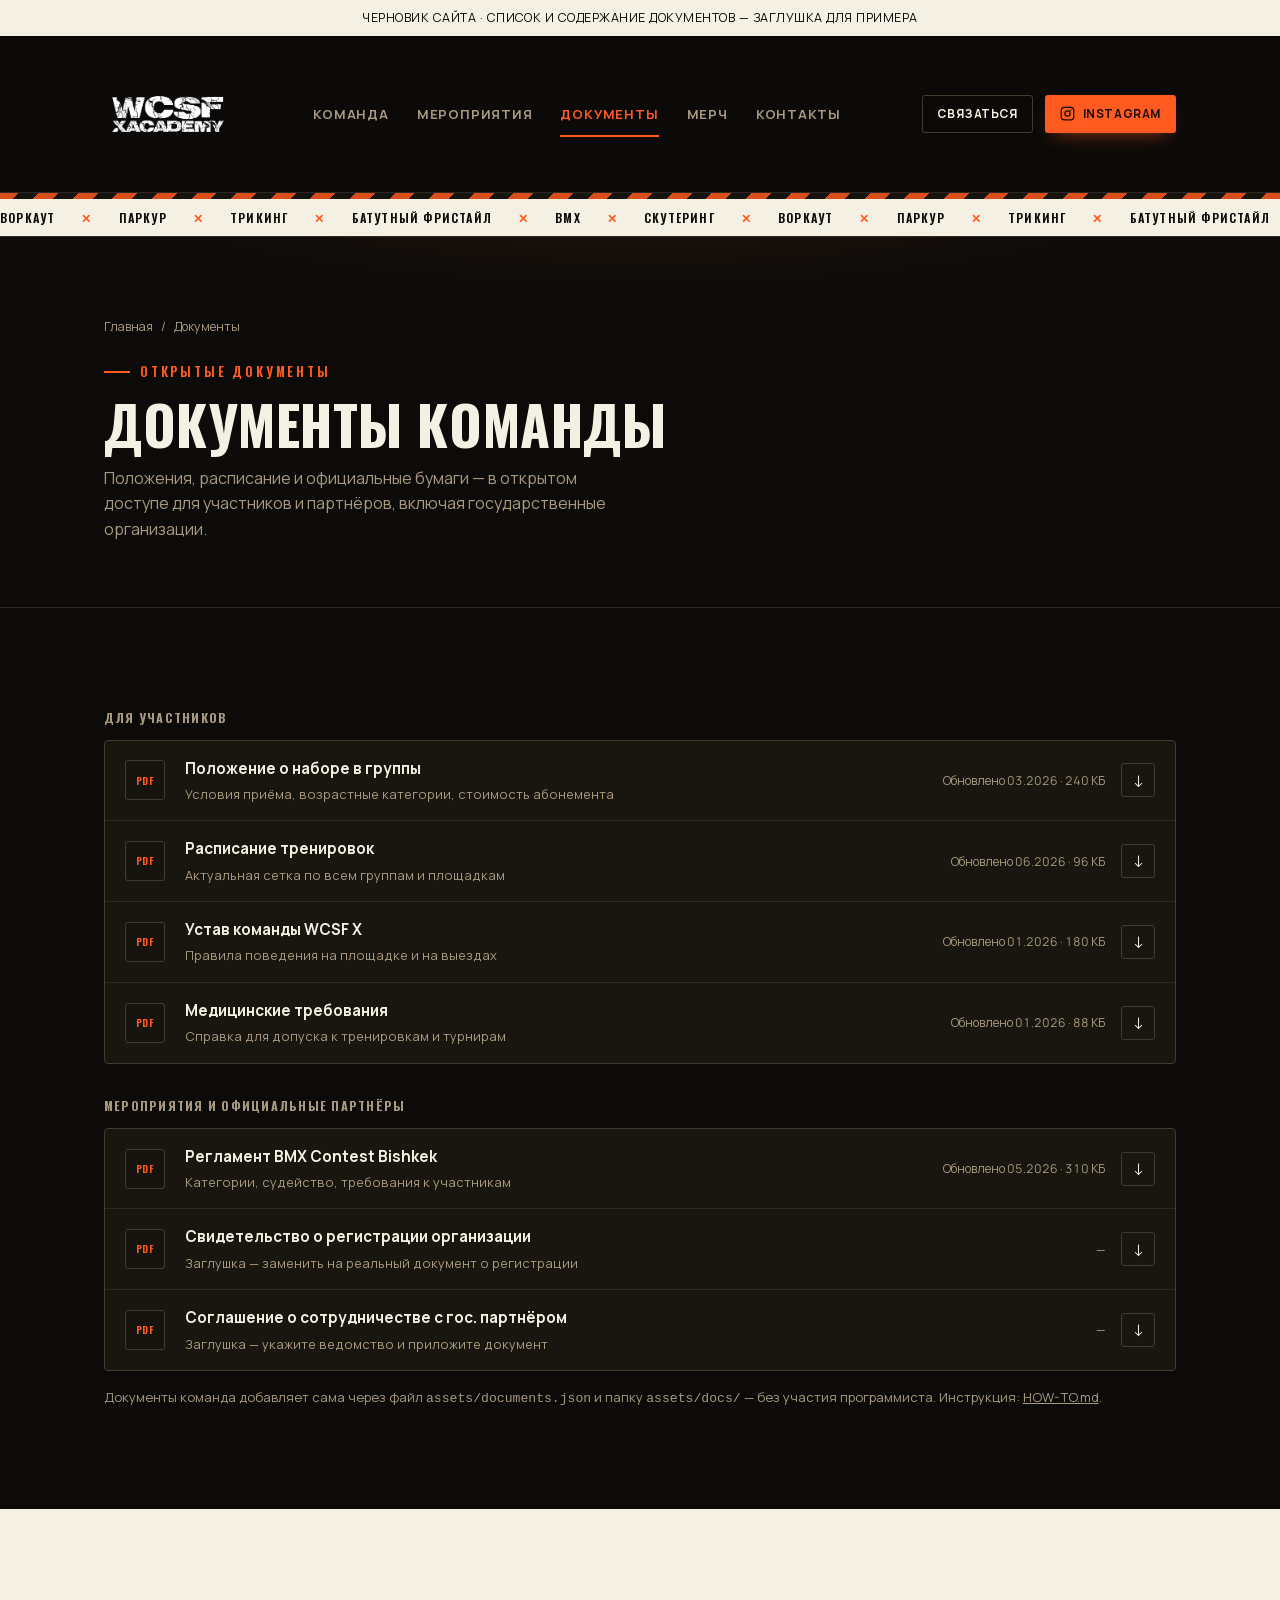
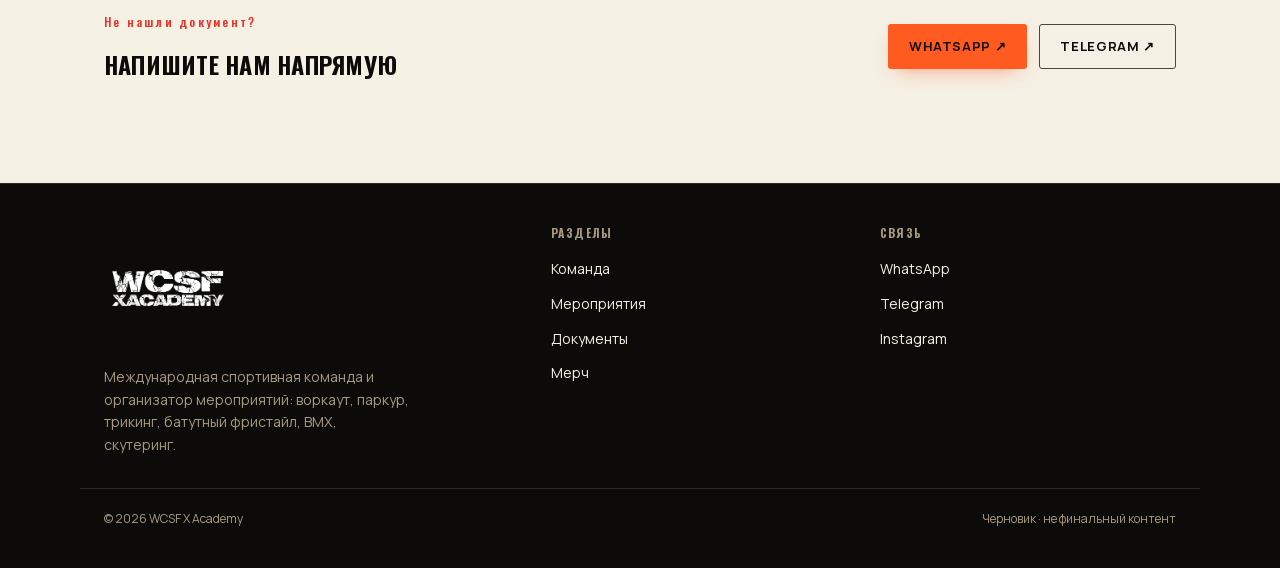
==== commit 88e8d62b: "Rebrand site to WCSF X Academy dark/orange theme Replace cream/red palette with a fixed black-orange" ====
--- a/documents.html
+++ b/documents.html
@@ -14,7 +14,7 @@
 
 <header class="site">
   <div class="wrap nav-row">
-    <a class="logo" href="index.html">WCSF<span class="x">X</span><span class="sub">Academy · Кыргызстан</span></a>
+    <a class="logo" href="index.html"><img class="logo-img" src="assets/images/logo-white.png" alt="WCSF X Academy"></a>
     <ul class="primary">
       <li><a href="index.html#about">Команда</a></li>
       <li><a href="index.html#events">Мероприятия</a></li>
@@ -22,13 +22,13 @@
       <li><a href="merch.html">Мерч</a></li>
       <li><a href="index.html#contacts">Контакты</a></li>
       <li class="nav-cta-mobile">
-        <a class="btn btn-ghost btn-block btn-sm" href="index.html#contacts">Написать</a>
-        <a class="btn btn-solid btn-block btn-sm" href="index.html#programs">Пробная тренировка</a>
+        <a class="btn btn-ghost btn-block btn-sm" href="index.html#contacts">Связаться</a>
+        <a class="btn btn-solid btn-block btn-sm btn-icon" href="https://www.instagram.com/wcsf_x_academy/" target="_blank" rel="noopener"><svg viewBox="0 0 24 24" fill="none" stroke="currentColor" stroke-width="2"><rect x="2" y="2" width="20" height="20" rx="5"/><circle cx="12" cy="12" r="4.2"/><circle cx="17.3" cy="6.7" r="1.1" fill="currentColor" stroke="none"/></svg>Instagram</a>
       </li>
     </ul>
     <div class="nav-cta">
-      <a class="btn btn-ghost btn-sm" href="index.html#contacts">Написать</a>
-      <a class="btn btn-solid btn-sm" href="index.html#programs">Пробная тренировка</a>
+      <a class="btn btn-ghost btn-sm" href="index.html#contacts">Связаться</a>
+      <a class="btn btn-solid btn-sm btn-icon" href="https://www.instagram.com/wcsf_x_academy/" target="_blank" rel="noopener"><svg viewBox="0 0 24 24" fill="none" stroke="currentColor" stroke-width="2"><rect x="2" y="2" width="20" height="20" rx="5"/><circle cx="12" cy="12" r="4.2"/><circle cx="17.3" cy="6.7" r="1.1" fill="currentColor" stroke="none"/></svg>Instagram</a>
     </div>
     <button class="burger" aria-label="Меню">☰</button>
   </div>
@@ -37,8 +37,8 @@
 <div class="hazard"></div>
 
 <div class="marquee" aria-hidden="true"><div class="marquee-track">
-  <span>Воркаут · BMX · Батут</span><span>BMX Contest Bishkek</span><span>Street Workout Battle</span><span>Батут-турнир</span>
-  <span>Воркаут · BMX · Батут</span><span>BMX Contest Bishkek</span><span>Street Workout Battle</span><span>Батут-турнир</span>
+  <span>Воркаут</span><span>Паркур</span><span>Трикинг</span><span>Батутный фристайл</span><span>BMX</span><span>Скутеринг</span>
+  <span>Воркаут</span><span>Паркур</span><span>Трикинг</span><span>Батутный фристайл</span><span>BMX</span><span>Скутеринг</span>
 </div></div>
 
 <main>
@@ -81,8 +81,8 @@
 <footer class="site" id="contacts">
   <div class="wrap foot-grid">
     <div class="foot-col">
-      <span class="logo">WCSF<span class="x">X</span></span>
-      <p style="margin-top:14px;color:var(--ink-soft);font-size:0.88rem;max-width:34ch">Спортивная команда и организатор мероприятий в Кыргызстане: воркаут, BMX, батут.</p>
+      <img class="logo-img" src="assets/images/logo-white.png" alt="WCSF X Academy">
+      <p style="margin-top:14px;color:var(--ink-soft);font-size:0.88rem;max-width:34ch">Международная спортивная команда и организатор мероприятий: воркаут, паркур, трикинг, батутный фристайл, BMX, скутеринг.</p>
     </div>
     <div class="foot-col">
       <h4>РАЗДЕЛЫ</h4>
--- a/assets/site.css
+++ b/assets/site.css
@@ -1,64 +1,19 @@
 
 /* ===== Design tokens ===== */
 :root {
-  --bg: #F2EDE1;
-  --bg-raised: #E7DFCC;
-  --bg-card: #FBF8F0;
-  --ink: #1B1812;
-  --ink-soft: #5B5644;
-  --border: #D6CCB1;
-  --border-strong: #B9AC87;
-  --accent: #C43B23;
-  --accent-hover: #A82F1A;
-  --accent-ink: #FBF3E7;
-  --gold: #A97A22;
-  --shadow: 0 1px 0 rgba(27,24,18,0.05);
-  color-scheme: light;
-}
-
-@media (prefers-color-scheme: dark) {
-  :root {
-    --bg: #15130F;
-    --bg-raised: #201C15;
-    --bg-card: #1B1811;
-    --ink: #F3EEE1;
-    --ink-soft: #B3AA93;
-    --border: #38332486;
-    --border-strong: #4C4630;
-    --accent: #E15A3B;
-    --accent-hover: #F06D4B;
-    --accent-ink: #17120C;
-    --gold: #D0A23F;
-    color-scheme: dark;
-  }
-}
-:root[data-theme="dark"] {
-  --bg: #15130F;
-  --bg-raised: #201C15;
-  --bg-card: #1B1811;
-  --ink: #F3EEE1;
-  --ink-soft: #B3AA93;
-  --border: #38332486;
-  --border-strong: #4C4630;
-  --accent: #E15A3B;
-  --accent-hover: #F06D4B;
-  --accent-ink: #17120C;
-  --gold: #D0A23F;
+  --bg: #0C0B09;
+  --bg-raised: #17140F;
+  --bg-card: #19150F;
+  --ink: #F5F0E4;
+  --ink-soft: #A79A80;
+  --border: #2C2720;
+  --border-strong: #423B2E;
+  --accent: #FF5A1F;
+  --accent-hover: #FF7940;
+  --accent-ink: #150C05;
+  --gold: #E8332B;
+  --shadow: 0 1px 0 rgba(0,0,0,0.3);
   color-scheme: dark;
-}
-:root[data-theme="light"] {
-  --bg: #F2EDE1;
-  --bg-raised: #E7DFCC;
-  --bg-card: #FBF8F0;
-  --ink: #1B1812;
-  --ink-soft: #5B5644;
-  --border: #D6CCB1;
-  --border-strong: #B9AC87;
-  --accent: #C43B23;
-  --accent-hover: #A82F1A;
-  --accent-ink: #FBF3E7;
-  --gold: #A97A22;
-  color-scheme: light;
 }
 
 * { box-sizing: border-box; }
@@ -153,6 +108,7 @@
   text-transform: uppercase;
   align-self: center;
 }
+.logo-img { display: block; height: 128px; width: auto; }
 .primary {
   display: flex;
   gap: 28px;
@@ -171,6 +127,7 @@
 }
 .primary a:hover { color: var(--accent); }
 .nav-cta { display: flex; align-items: center; gap: 12px; }
+.btn-icon svg { width: 15px; height: 15px; }
 .burger {
   display: none;
   background: none;
@@ -307,6 +264,19 @@
   gap: 20px;
   max-width: 760px;
 }
+.hero-wxa-mark {
+  position: absolute;
+  z-index: 0;
+  right: clamp(-40px, -2vw, 20px);
+  top: 8%;
+  width: clamp(280px, 34vw, 480px);
+  opacity: 0.5;
+  pointer-events: none;
+  user-select: none;
+}
+@media (max-width: 860px) {
+  .hero-wxa-mark { display: none; }
+}
 .eyebrow {
   display: inline-flex;
   align-items: center;
@@ -343,7 +313,7 @@
 
 .stat-row {
   display: grid;
-  grid-template-columns: repeat(4, auto);
+  grid-template-columns: repeat(3, auto);
   gap: clamp(20px, 4vw, 48px);
   margin-top: clamp(40px, 6vw, 64px);
   padding-top: 28px;
@@ -410,11 +380,10 @@
   align-items: center;
   justify-content: space-between;
   padding: 16px 20px;
-  background: var(--ink);
-  color: var(--bg);
-}
-.id-card-top .logo { color: var(--bg); }
-.id-card-top .logo .x { color: var(--accent); }
+  background: var(--bg-raised);
+  border-bottom: 1px solid var(--border-strong);
+}
+.id-card-top .logo-img { height: 28px; }
 .id-tag {
   font-family: 'Oswald', sans-serif;
   font-size: 0.68rem;
@@ -751,6 +720,143 @@
   margin-top: 16px;
 }
 
+.event-action { padding: 16px 22px 22px; }
+
+/* ===== Featured tournament ===== */
+.event-featured {
+  display: flex;
+  align-items: center;
+  justify-content: space-between;
+  gap: 20px;
+  flex-wrap: wrap;
+  padding: 22px 26px;
+  margin-bottom: 20px;
+  border: 1px solid var(--gold);
+  border-radius: 4px;
+  background: color-mix(in srgb, var(--gold) 10%, var(--bg-card));
+}
+.event-featured-tag {
+  display: inline-flex;
+  align-items: center;
+  gap: 8px;
+  font-family: 'Oswald', sans-serif;
+  font-size: 0.72rem;
+  font-weight: 700;
+  letter-spacing: 0.1em;
+  text-transform: uppercase;
+  color: var(--gold);
+}
+.event-featured-tag::before {
+  content: "";
+  width: 8px;
+  height: 8px;
+  border-radius: 50%;
+  background: var(--gold);
+  box-shadow: 0 0 0 3px color-mix(in srgb, var(--gold) 25%, transparent);
+}
+.event-featured h3 { margin-top: 8px; font-size: 1.25rem; }
+
+/* ===== Grunge accents ===== */
+.grunge-text {
+  display: inline-block;
+  color: var(--gold);
+  font-style: italic;
+  letter-spacing: 0.02em;
+}
+.heading-with-mark { display: flex; align-items: center; gap: 4px; flex-wrap: wrap; }
+.wxa-inline-mark { height: clamp(44px, 7vw, 76px); width: auto; filter: url(#grunge-roughen); }
+
+.year-archive-row {
+  display: grid;
+  grid-template-columns: repeat(auto-fit, minmax(160px, 1fr));
+  gap: 1px;
+  background: var(--border);
+  border: 1px solid var(--border);
+  margin-top: 16px;
+}
+.year-archive-card {
+  background: var(--bg-card);
+  padding: 24px;
+  display: flex;
+  flex-direction: column;
+  gap: 14px;
+  align-items: flex-start;
+}
+.year-archive-card b {
+  font-family: 'Oswald', sans-serif;
+  font-size: 2.2rem;
+  color: transparent;
+  -webkit-text-stroke: 1.5px var(--gold);
+}
+
+/* ===== Register modal ===== */
+.register-overlay {
+  position: fixed;
+  inset: 0;
+  background: color-mix(in srgb, #000 60%, transparent);
+  display: flex;
+  align-items: center;
+  justify-content: center;
+  padding: 20px;
+  opacity: 0;
+  pointer-events: none;
+  transition: opacity 0.15s ease;
+  z-index: 100;
+}
+.register-overlay.is-open { opacity: 1; pointer-events: auto; }
+.register-modal {
+  position: relative;
+  background: var(--bg-card);
+  border: 1px solid var(--border);
+  border-radius: 4px;
+  padding: 28px 26px;
+  width: 100%;
+  max-width: 400px;
+}
+.register-modal h3 { font-size: 1.15rem; }
+.register-discipline-label {
+  margin-top: 6px;
+  color: var(--gold);
+  font-family: 'Oswald', sans-serif;
+  font-size: 0.78rem;
+  letter-spacing: 0.06em;
+  text-transform: uppercase;
+}
+.register-close {
+  position: absolute;
+  top: 14px;
+  right: 14px;
+  background: none;
+  border: none;
+  font-size: 1.4rem;
+  line-height: 1;
+  color: var(--ink-soft);
+  cursor: pointer;
+}
+.register-close:hover { color: var(--accent); }
+#register-form { margin-top: 18px; display: flex; flex-direction: column; gap: 14px; }
+#register-form label {
+  display: flex;
+  flex-direction: column;
+  gap: 6px;
+  font-size: 0.8rem;
+  color: var(--ink-soft);
+}
+#register-form input {
+  font-family: 'Manrope', sans-serif;
+  font-size: 0.92rem;
+  padding: 10px 12px;
+  border-radius: 3px;
+  border: 1px solid var(--border-strong);
+  background: var(--bg);
+  color: var(--ink);
+}
+#register-form input:focus { outline: none; border-color: var(--accent); }
+.register-honeypot { position: absolute; left: -9999px; width: 1px; height: 1px; opacity: 0; }
+.register-status { font-size: 0.82rem; min-height: 1.2em; }
+.register-status.is-success { color: var(--accent); }
+.register-status.is-error { color: var(--accent); }
+
 /* ===== Partner strip ===== */
 .partner-strip {
   border: 1px dashed var(--border-strong);
@@ -841,6 +947,7 @@
   .burger { display: inline-flex; }
   .logo .sub { display: none; }
   .logo { font-size: 1.15rem; }
+  .logo-img { height: 76px; }
   .about-grid { grid-template-columns: 1fr; }
   .stat-row { grid-template-columns: repeat(2, auto); row-gap: 24px; }
   .foot-grid { grid-template-columns: 1fr; }
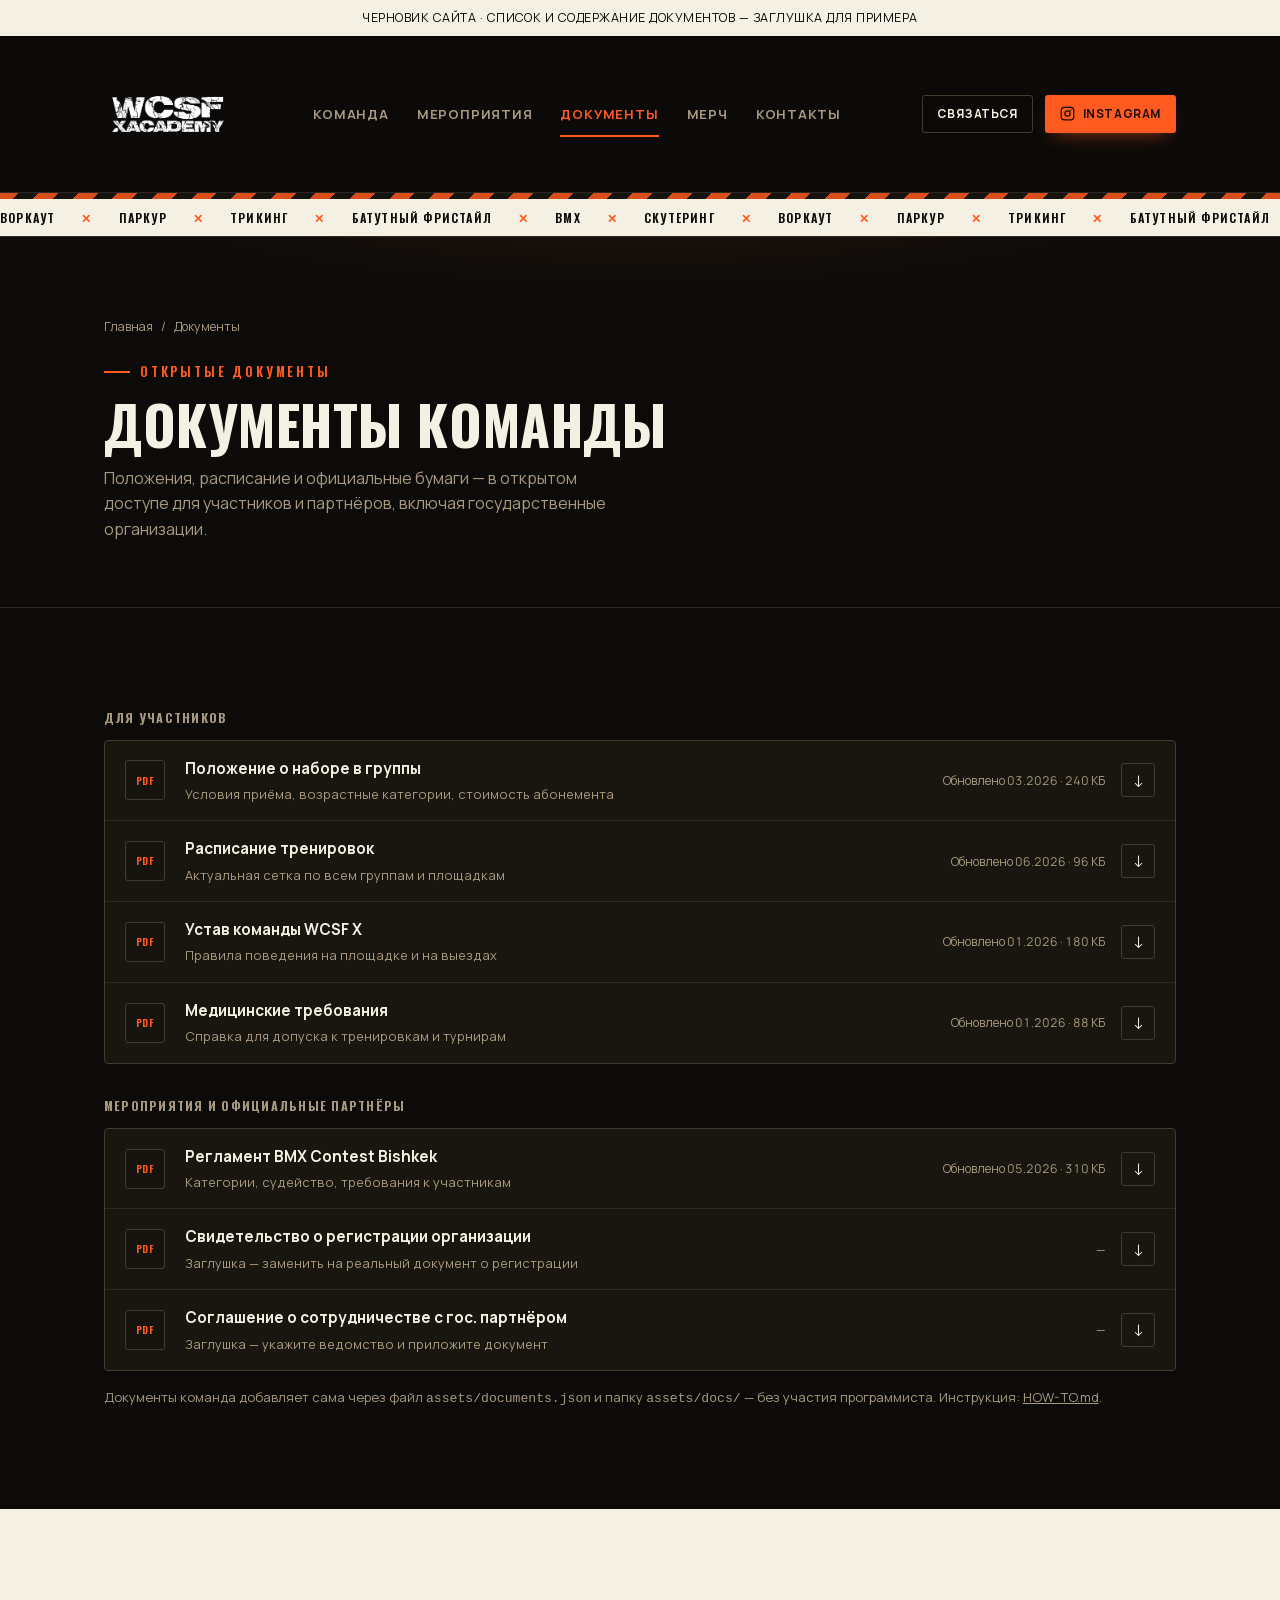
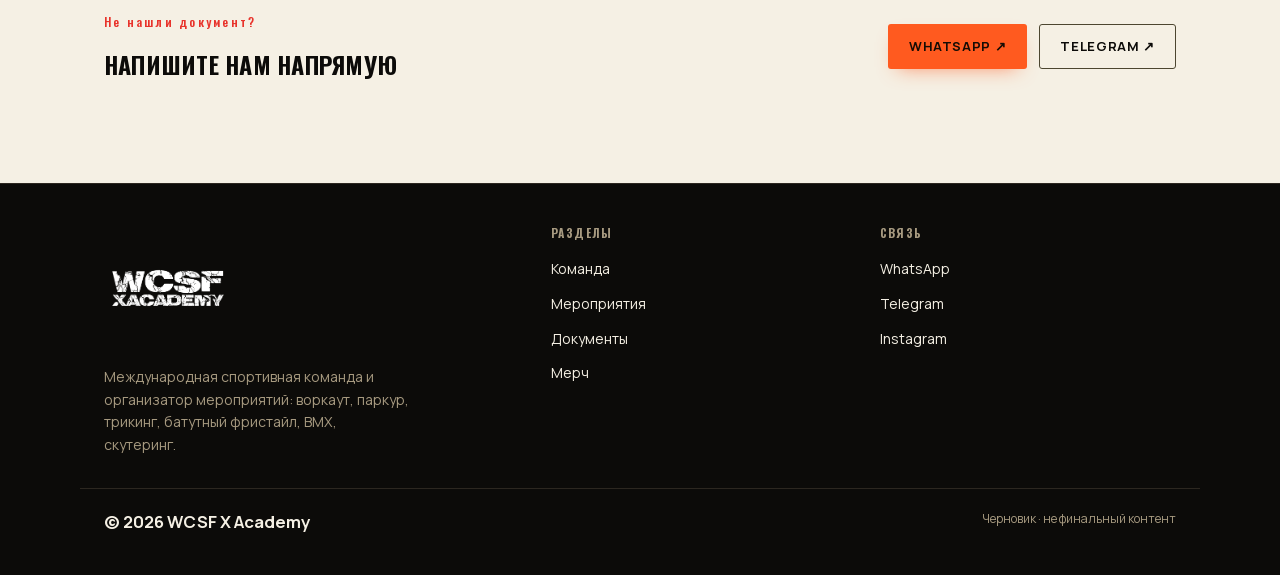
==== commit ff4ac1d5: "Enlarge logo/branding elements and improve footer copyright contrast Bump header, roster-card, and W" ====
--- a/documents.html
+++ b/documents.html
@@ -103,7 +103,7 @@
     </div>
   </div>
   <div class="wrap foot-bottom">
-    <span>© 2026 WCSF X Academy</span>
+    <span style="color:var(--ink);font-size:1.05rem;font-weight:700">© 2026 WCSF X Academy</span>
     <span>Черновик · не финальный контент</span>
   </div>
 </footer>
--- a/assets/site.css
+++ b/assets/site.css
@@ -383,7 +383,7 @@
   background: var(--bg-raised);
   border-bottom: 1px solid var(--border-strong);
 }
-.id-card-top .logo-img { height: 28px; }
+.id-card-top .logo-img { height: 56px; }
 .id-tag {
   font-family: 'Oswald', sans-serif;
   font-size: 0.68rem;
